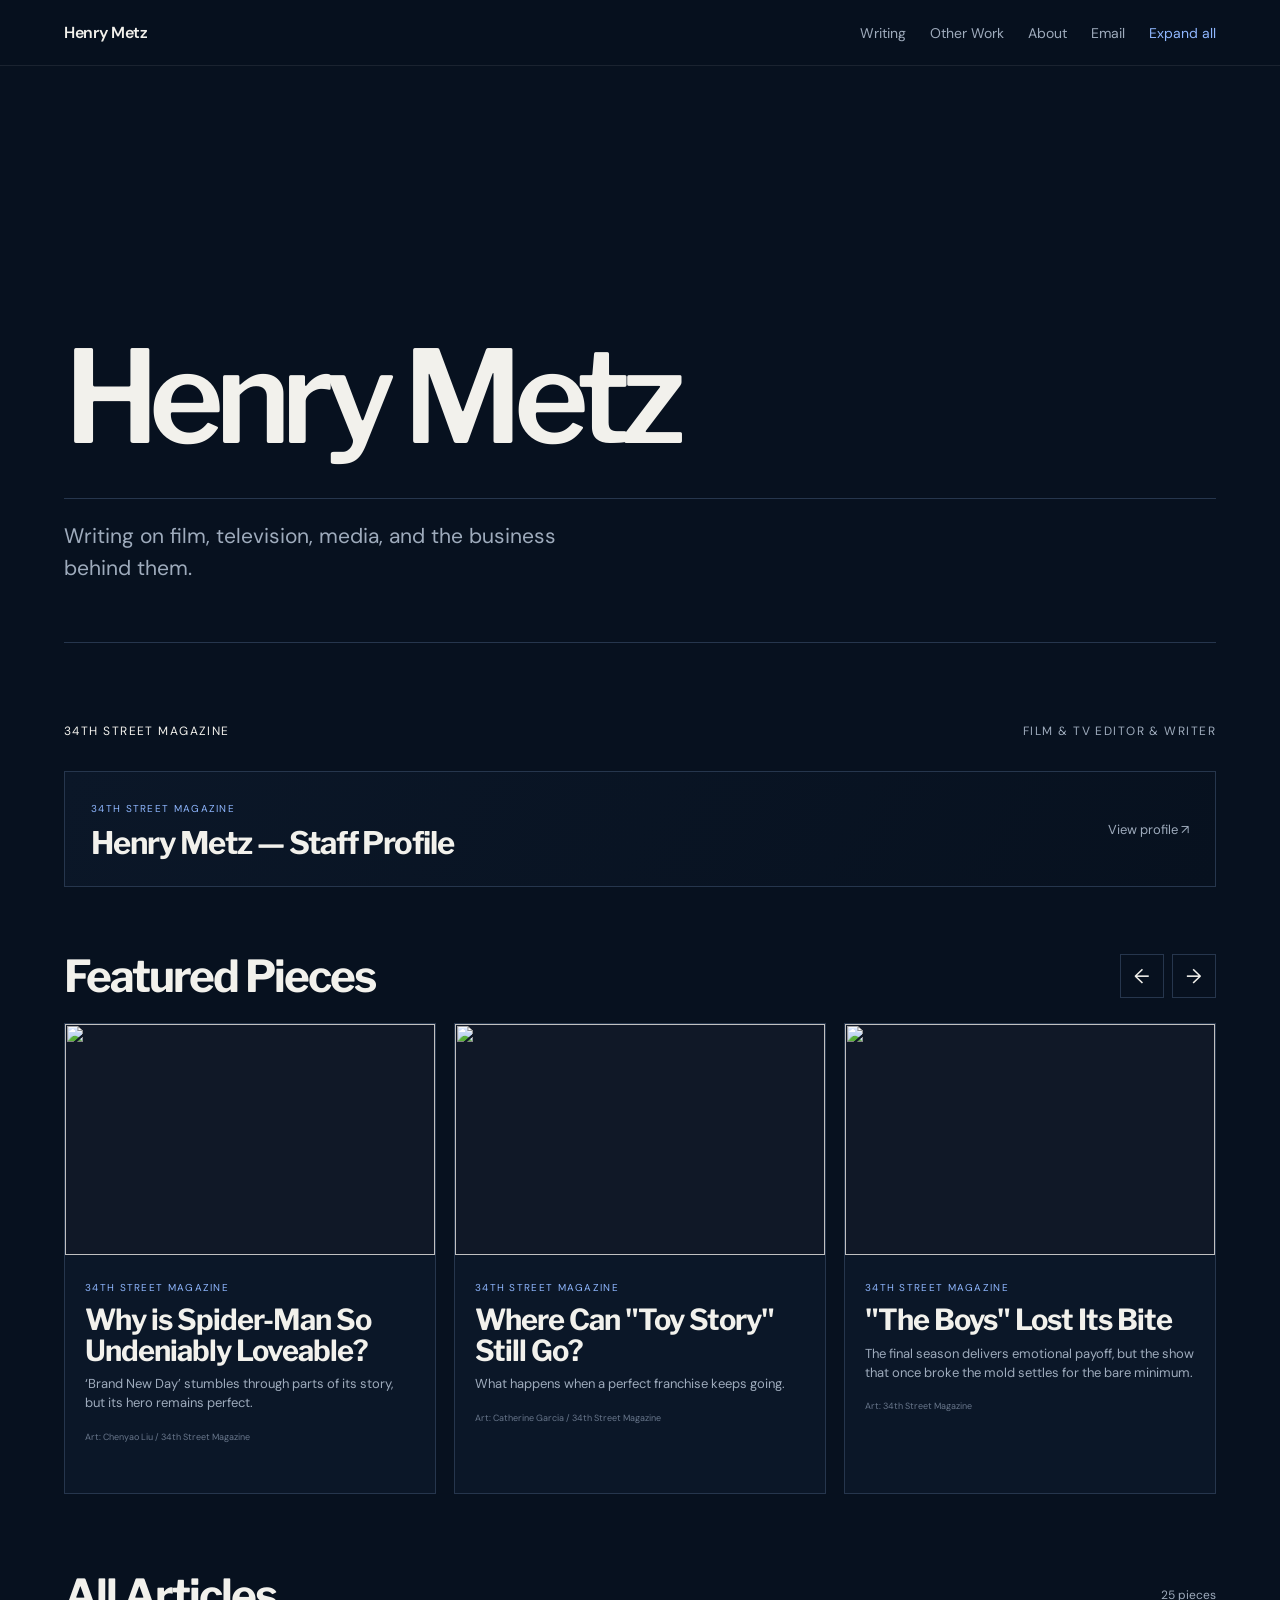
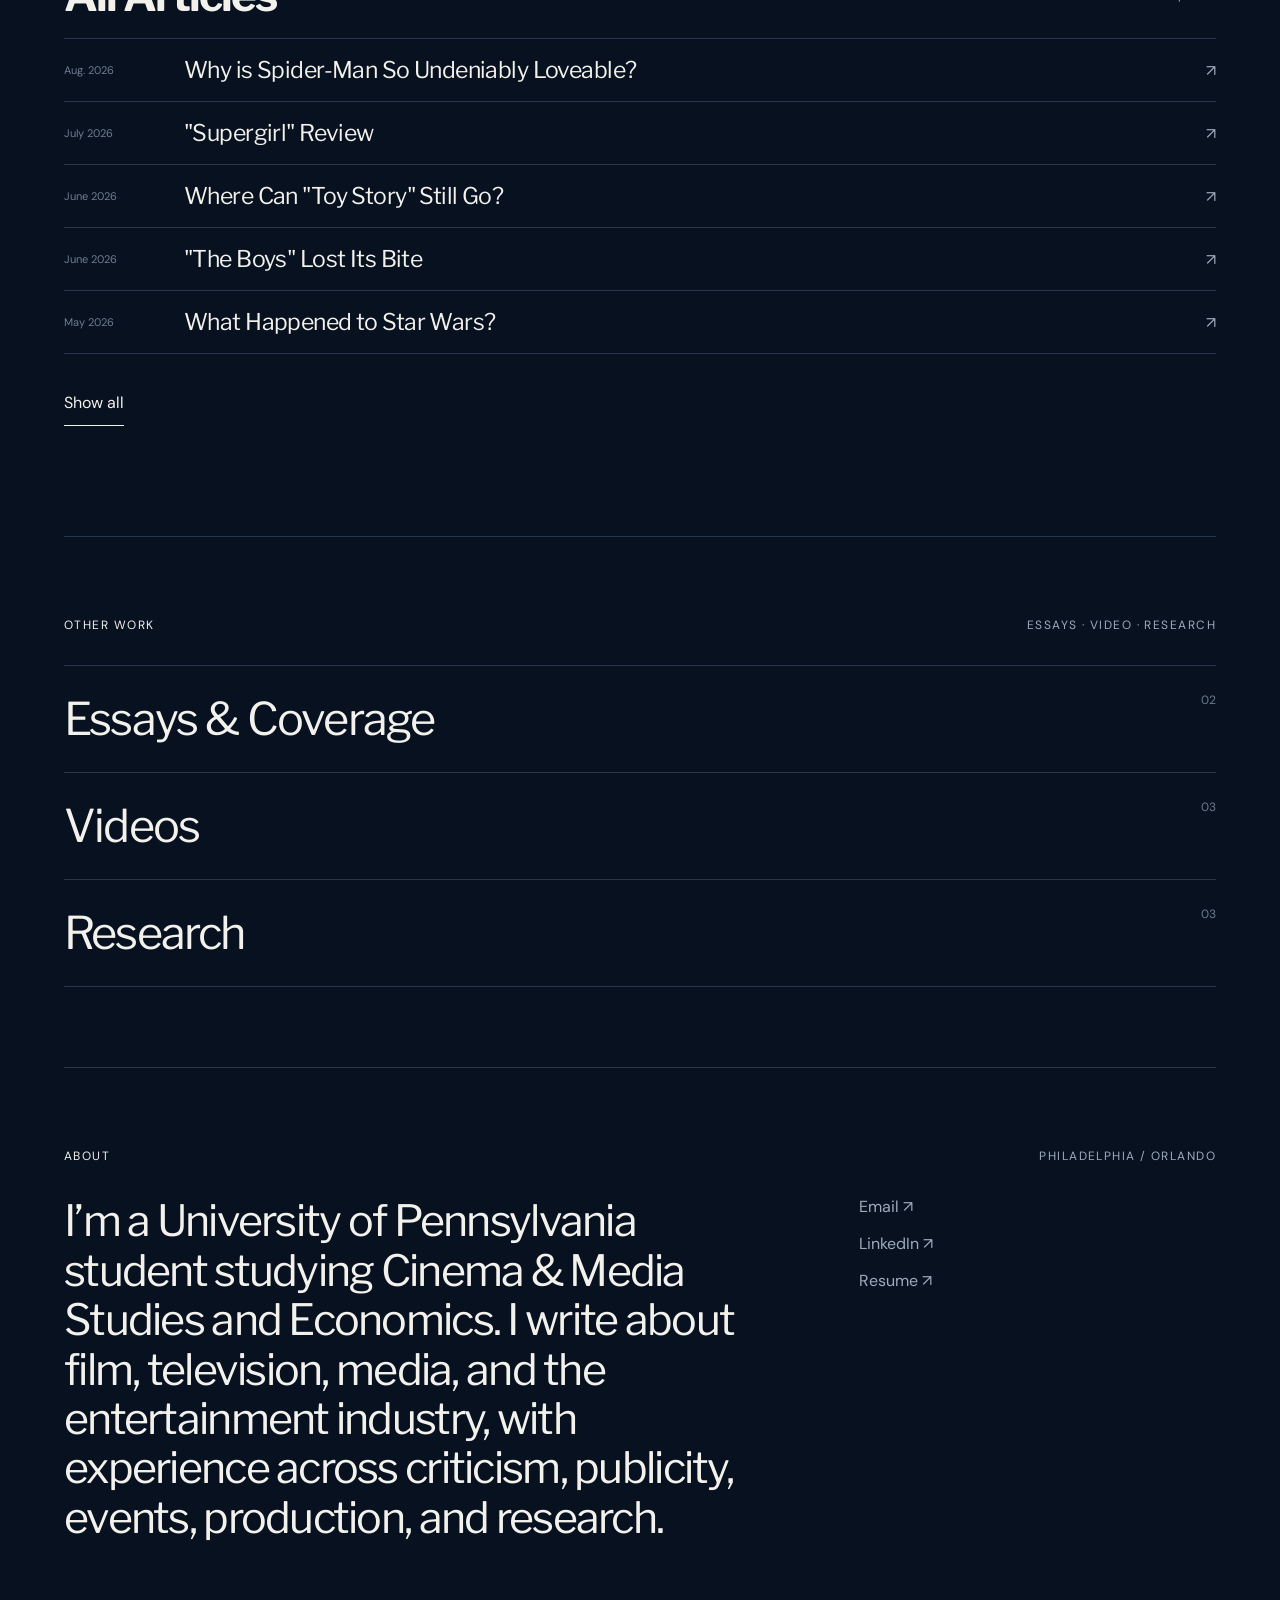
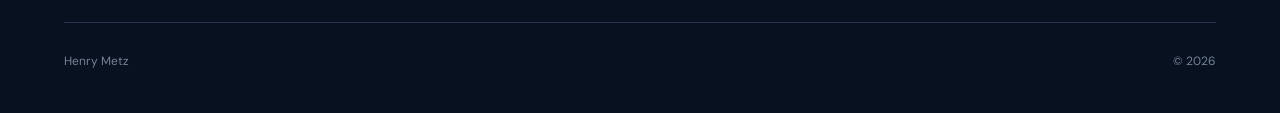
==== index.html @ 4bc659e1 "Update index.html" ====
<!DOCTYPE html>
<html lang="en">
<head>
  <!-- Google tag (gtag.js) -->
<script async src="https://www.googletagmanager.com/gtag/js?id=G-F2JRS2MW87"></script>
<script>
  window.dataLayer = window.dataLayer || [];
  function gtag(){dataLayer.push(arguments);}
  gtag('js', new Date());

  gtag('config', 'G-F2JRS2MW87');
</script>
  <meta charset="UTF-8">
  <meta name="viewport" content="width=device-width, initial-scale=1.0">
  <meta name="description" content="Henry Metz — writing on film, television, media, and the entertainment industry.">
  <title>Henry Metz</title>
  <link rel="preconnect" href="https://fonts.googleapis.com">
  <link rel="preconnect" href="https://fonts.gstatic.com" crossorigin>
  <link href="https://fonts.googleapis.com/css2?family=DM+Sans:wght@400;500;600&family=Libre+Franklin:ital,wght@0,400;0,600;1,400&display=swap" rel="stylesheet">
  <link rel="stylesheet" href="styles.css">
</head>
<body>
  <header class="site-header">
    <a class="wordmark" href="#top">Henry Metz</a>
    <nav>
      <a href="#writing">Writing</a>
      <a href="#other-work">Other Work</a>
      <a href="#about">About</a>
      <a href="mailto:metzh@sas.upenn.edu">Email</a>
      <button class="expand-all-top" id="expandAllTop" aria-expanded="false">Expand all</button>
    </nav>
  </header>

  <main id="top">
    <section class="hero">
      <h1>Henry Metz</h1>
      <div class="hero-rule"></div>
      <p class="hero-note">Writing on film, television, media, and the business behind them.</p>
    </section>

    <section id="writing" class="section">
      <div class="section-heading">
        <p>34th Street Magazine</p>
        <span>Film & TV Editor & Writer</span>
      </div>

      <a class="profile-strip" href="https://www.34st.com/staff/henry-metz" target="_blank" rel="noopener noreferrer">
        <div>
          <span class="kicker">34th Street Magazine</span>
          <h2>Henry Metz — Staff Profile</h2>
        </div>
        <span class="profile-arrow">View profile ↗</span>
      </a>

      <div class="carousel-header">
        <h2>Featured Pieces</h2>
        <div class="carousel-controls">
          <button id="prevFeatured" aria-label="Previous featured articles">←</button>
          <button id="nextFeatured" aria-label="Next featured articles">→</button>
        </div>
      </div>

      <div class="carousel-shell">
        <div class="carousel-track" id="featuredTrack">
          <article class="carousel-card">
      <a href="https://www.34st.com/article/2026/08/brand-new-day-spiderman-mcu-tomholland-zendaya-review-henry-metz" target="_blank" rel="noopener noreferrer">
        <div class="card-image-wrap">
          <img src="https://snworksceo.imgix.net/dpn-34s/921a0a4b-29eb-4258-9a84-b3dc8deb9ab0.sized-1000x1000.png?w=1000" alt="" loading="lazy">
        </div>
        <div class="card-copy">
          <span class="kicker">34th Street Magazine</span>
          <h3>Why is Spider-Man So Undeniably Loveable?</h3>
          <p>‘Brand New Day’ stumbles through parts of its story, but its hero remains perfect.</p>
          <small>Art: Chenyao Liu / 34th Street Magazine</small>
        </div>
      </a>
    </article>
<article class="carousel-card">
      <a href="https://www.34st.com/article/2026/06/toystory5-review-pixar-woody-buzz" target="_blank" rel="noopener noreferrer">
        <div class="card-image-wrap">
          <img src="https://snworksceo.imgix.net/dpn-34s/17e83e36-06fd-4476-afb0-1abb04cc1b7c.sized-1000x1000.png?w=1000" alt="" loading="lazy">
        </div>
        <div class="card-copy">
          <span class="kicker">34th Street Magazine</span>
          <h3>Where Can "Toy Story" Still Go?</h3>
          <p>What happens when a perfect franchise keeps going.</p>
          <small>Art: Catherine Garcia / 34th Street Magazine</small>
        </div>
      </a>
    </article>
<article class="carousel-card">
      <a href="https://www.34st.com/article/2026/06/theboys-showreview-primevideo-antonystarr" target="_blank" rel="noopener noreferrer">
        <div class="card-image-wrap">
          <img src="https://snworksceo.imgix.net/dpn-34s/2af1e957-eeb2-4214-9292-fdd05a128e46.sized-1000x1000.png?w=1000" alt="" loading="lazy">
        </div>
        <div class="card-copy">
          <span class="kicker">34th Street Magazine</span>
          <h3>"The Boys" Lost Its Bite</h3>
          <p>The final season delivers emotional payoff, but the show that once broke the mold settles for the bare minimum.</p>
          <small>Art: 34th Street Magazine</small>
        </div>
      </a>
    </article>
<article class="carousel-card">
      <a href="https://www.34st.com/article/2026/05/starwars-mandalorianandgrogu-moviereview-georgelucas-davefiloni" target="_blank" rel="noopener noreferrer">
        <div class="card-image-wrap">
          <img src="https://snworksceo.imgix.net/dpn-34s/1bda422f-4f8d-450b-ac79-22d5dff541f1.sized-1000x1000.png?w=1000" alt="" loading="lazy">
        </div>
        <div class="card-copy">
          <span class="kicker">34th Street Magazine</span>
          <h3>What Happened to Star Wars?</h3>
          <p>‘The Mandalorian and Grogu’ is watchable entertainment, but that’s also part of the problem.</p>
          <small>Art: Chenyao Liu / 34th Street Magazine</small>
        </div>
      </a>
    </article>
<article class="carousel-card">
      <a href="https://www.34st.com/article/2026/05/daredevil-born-again-season-2-disney-plus-henry-metz" target="_blank" rel="noopener noreferrer">
        <div class="card-image-wrap">
          <img src="https://snworksceo.imgix.net/dpn-34s/0e507999-1136-431c-9d5f-9fb24172c8ee.sized-1000x1000.png?w=1000" alt="" loading="lazy">
        </div>
        <div class="card-copy">
          <span class="kicker">34th Street Magazine</span>
          <h3>How Did "Daredevil: Born Again" Miss the Mark, Again?</h3>
          <p>Louder spectacle can’t replace what made the Netflix original work so well.</p>
          <small>Art: Chenyao Liu / 34th Street Magazine</small>
        </div>
      </a>
    </article>
<article class="carousel-card">
      <a href="https://www.34st.com/article/2026/03/video-game-adaptations" target="_blank" rel="noopener noreferrer">
        <div class="card-image-wrap">
          <img src="https://s3.amazonaws.com/snwceomedia/dpn-34s/5a1686e5-8957-4adc-b98f-efc57f25eb4c.sized-1000x1000.gif?w=1000" alt="" loading="lazy">
        </div>
        <div class="card-copy">
          <span class="kicker">34th Street Magazine</span>
          <h3>Why Do We Adapt Video Games?</h3>
          <p>What gets lost when you take the player out of the game—and what has to replace it.</p>
          <small>Art: Insia Haque / 34th Street Magazine</small>
        </div>
      </a>
    </article>
<article class="carousel-card">
      <a href="https://www.34st.com/article/2026/02/the-bear-end-of-prestige-tv" target="_blank" rel="noopener noreferrer">
        <div class="card-image-wrap">
          <img src="https://snworksceo.imgix.net/dpn-34s/cfcc1b47-ba1f-45d5-8b7a-809185e1b85e.sized-1000x1000.png?w=1000" alt="" loading="lazy">
        </div>
        <div class="card-copy">
          <span class="kicker">34th Street Magazine</span>
          <h3>"The Bear" and the End of Prestige TV</h3>
          <p>FX’s acclaimed series captures what prestige TV looks like after its grand ambitions collapsed.</p>
          <small>Art: Amy Luo / 34th Street Magazine</small>
        </div>
      </a>
    </article>
        </div>
      </div>

      <div class="all-writing-header">
        <h2>All Articles</h2>
        <span>25 pieces</span>
      </div>
      <div class="article-list">
        <a class="article-row" href="https://www.34st.com/article/2026/08/brand-new-day-spiderman-mcu-tomholland-zendaya-review-henry-metz" target="_blank" rel="noopener noreferrer">
      <span class="article-date">Aug. 2026</span>
      <span class="article-title">Why is Spider-Man So Undeniably Loveable?</span>
      <span class="arrow">↗</span>
    </a>
<a class="article-row" href="https://www.34st.com/article/2026/07/supergirl-dc-review-dcu-comics-premiere-henry-metz" target="_blank" rel="noopener noreferrer">
      <span class="article-date">July 2026</span>
      <span class="article-title">"Supergirl" Review</span>
      <span class="arrow">↗</span>
    </a>
<a class="article-row" href="https://www.34st.com/article/2026/06/toystory5-review-pixar-woody-buzz" target="_blank" rel="noopener noreferrer">
      <span class="article-date">June 2026</span>
      <span class="article-title">Where Can "Toy Story" Still Go?</span>
      <span class="arrow">↗</span>
    </a>
<a class="article-row" href="https://www.34st.com/article/2026/06/theboys-showreview-primevideo-antonystarr" target="_blank" rel="noopener noreferrer">
      <span class="article-date">June 2026</span>
      <span class="article-title">"The Boys" Lost Its Bite</span>
      <span class="arrow">↗</span>
    </a>
<a class="article-row" href="https://www.34st.com/article/2026/05/starwars-mandalorianandgrogu-moviereview-georgelucas-davefiloni" target="_blank" rel="noopener noreferrer">
      <span class="article-date">May 2026</span>
      <span class="article-title">What Happened to Star Wars?</span>
      <span class="arrow">↗</span>
    </a>
<a class="article-row" href="https://www.34st.com/article/2026/05/daredevil-born-again-season-2-disney-plus-henry-metz" target="_blank" rel="noopener noreferrer">
      <span class="article-date">May 2026</span>
      <span class="article-title">How Did "Daredevil: Born Again" Miss the Mark, Again?</span>
      <span class="arrow">↗</span>
    </a>
<a class="article-row" href="https://www.34st.com/article/2026/04/invincible-season-4-review-henry-metz" target="_blank" rel="noopener noreferrer">
      <span class="article-date">Apr. 2026</span>
      <span class="article-title">"Invincible" Season 4 Review</span>
      <span class="arrow">↗</span>
    </a>
<a class="article-row" href="https://www.34st.com/article/2026/03/video-game-adaptations" target="_blank" rel="noopener noreferrer">
      <span class="article-date">Mar. 2026</span>
      <span class="article-title">Why Do We Adapt Video Games?</span>
      <span class="arrow">↗</span>
    </a>
<a class="article-row" href="https://www.34st.com/article/2026/03/paramount-buys-warner-bros-discovery" target="_blank" rel="noopener noreferrer">
      <span class="article-date">Mar. 2026</span>
      <span class="article-title">Paramount Buys Warner Bros. Discovery</span>
      <span class="arrow">↗</span>
    </a>
<a class="article-row" href="https://www.34st.com/article/2026/03/the-bride-henry-metz" target="_blank" rel="noopener noreferrer">
      <span class="article-date">Mar. 2026</span>
      <span class="article-title">"The Bride!" Roundtable</span>
      <span class="arrow">↗</span>
    </a>
<a class="article-row" href="https://www.34st.com/article/2026/02/the-bear-end-of-prestige-tv" target="_blank" rel="noopener noreferrer">
      <span class="article-date">Feb. 2026</span>
      <span class="article-title">"The Bear" and the End of Prestige TV</span>
      <span class="arrow">↗</span>
    </a>
<a class="article-row" href="https://www.34st.com/article/2026/02/quentin-tarantino-fortnite-kill-bill" target="_blank" rel="noopener noreferrer">
      <span class="article-date">Feb. 2026</span>
      <span class="article-title">What Is Going On With Quentin Tarantino?</span>
      <span class="arrow">↗</span>
    </a>
<a class="article-row" href="https://www.34st.com/article/2026/02/wonder-man-review-henry-metz" target="_blank" rel="noopener noreferrer">
      <span class="article-date">Feb. 2026</span>
      <span class="article-title">"Wonder Man" Review</span>
      <span class="arrow">↗</span>
    </a>
<a class="article-row" href="https://www.34st.com/article/2026/02/stranger-things-season-5-review-henry-metz" target="_blank" rel="noopener noreferrer">
      <span class="article-date">Feb. 2026</span>
      <span class="article-title">"Stranger Things 5" Review</span>
      <span class="arrow">↗</span>
    </a>
<a class="article-row" href="https://www.34st.com/article/2026/01/batman-comics-relaunches-reinvention-starting-over-business-profit-thinkpiece-henry-metz" target="_blank" rel="noopener noreferrer">
      <span class="article-date">Jan. 2026</span>
      <span class="article-title">Batman Is Comics’ 2025 King</span>
      <span class="arrow">↗</span>
    </a>
<a class="article-row" href="https://www.34st.com/article/2026/01/vince-gilligan-pluribus-review-henry-metz" target="_blank" rel="noopener noreferrer">
      <span class="article-date">Jan. 2026</span>
      <span class="article-title">Vince Gilligan’s "Pluribus" Review</span>
      <span class="arrow">↗</span>
    </a>
<a class="article-row" href="https://www.34st.com/article/2026/01/james-cameron-avatar-fire-and-ash-review-henry-metz" target="_blank" rel="noopener noreferrer">
      <span class="article-date">Jan. 2026</span>
      <span class="article-title">"Avatar: Fire and Ash" Review</span>
      <span class="arrow">↗</span>
    </a>
<a class="article-row" href="https://www.34st.com/article/2025/12/warner-brothers-netflix-acquisition-entertainment-changes-forever" target="_blank" rel="noopener noreferrer">
      <span class="article-date">Dec. 2025</span>
      <span class="article-title">The Entertainment Industry Is About to Change Forever</span>
      <span class="arrow">↗</span>
    </a>
<a class="article-row" href="https://www.34st.com/article/2025/12/hollywood-dual-roles-conflict-with-copies" target="_blank" rel="noopener noreferrer">
      <span class="article-date">Dec. 2025</span>
      <span class="article-title">The Return of the Movie Star, Times Two</span>
      <span class="arrow">↗</span>
    </a>
<a class="article-row" href="https://www.34st.com/article/2025/11/who-won-film-and-tv-2025" target="_blank" rel="noopener noreferrer">
      <span class="article-date">Nov. 2025</span>
      <span class="article-title">Who Won Film and TV in 2025?</span>
      <span class="arrow">↗</span>
    </a>
<a class="article-row" href="https://www.34st.com/article/2025/11/stranger-things-took-its-time" target="_blank" rel="noopener noreferrer">
      <span class="article-date">Nov. 2025</span>
      <span class="article-title">"Stranger Things" Took Its Time</span>
      <span class="arrow">↗</span>
    </a>
<a class="article-row" href="https://www.34st.com/article/2025/11/marvel-2026-lineup-multiverse" target="_blank" rel="noopener noreferrer">
      <span class="article-date">Nov. 2025</span>
      <span class="article-title">Marvel’s 2026 Lineup</span>
      <span class="arrow">↗</span>
    </a>
<a class="article-row" href="https://www.34st.com/article/2025/10/mandalorian-and-grogu-falls-flat" target="_blank" rel="noopener noreferrer">
      <span class="article-date">Oct. 2025</span>
      <span class="article-title">"The Mandalorian &amp; Grogu" Already Feels Small</span>
      <span class="arrow">↗</span>
    </a>
<a class="article-row" href="https://www.34st.com/article/2025/10/after-the-hunt-dark-academia" target="_blank" rel="noopener noreferrer">
      <span class="article-date">Oct. 2025</span>
      <span class="article-title">"After the Hunt" Roundtable &amp; Review</span>
      <span class="arrow">↗</span>
    </a>
<a class="article-row" href="https://www.34st.com/article/2025/09/twenty-one-pilots-breach-album-review" target="_blank" rel="noopener noreferrer">
      <span class="article-date">Sept. 2025</span>
      <span class="article-title">Twenty One Pilots — "Breach" Review</span>
      <span class="arrow">↗</span>
    </a>
      </div>
      <button class="show-all-articles" id="showAllArticles" aria-expanded="false">Show all</button>
    </section>

    <section id="other-work" class="section secondary-section">
      <div class="section-heading">
        <p>Other Work</p>
        <span>Essays · Video · Research</span>
      </div>

      <div class="accordion">
        <button class="accordion-trigger" aria-expanded="false">
          <span>Essays & Coverage</span><span>02</span>
        </button>
        <div class="accordion-panel">
          <a href="files/zone-of-interest.pdf" target="_blank">
            <div><span class="kicker">Film Essay</span><h3>The Zone of Interest</h3></div><span>PDF ↗</span>
          </a>
          <a href="files/emanuel-trenches-coverage.pdf" target="_blank">
            <div><span class="kicker">Festival Coverage</span><h3>Emanuel’s Trenches</h3></div><span>PDF ↗</span>
          </a>
        </div>

        <button class="accordion-trigger" aria-expanded="false">
          <span>Videos</span><span>03</span>
        </button>
        <div class="accordion-panel">
          <a href="https://drive.google.com/file/d/1L9QabElSgKLxak-mY7J504oBW_2KSaEu/view" target="_blank" rel="noopener noreferrer">
            <div><span class="kicker">Video Essay</span><h3>Cinema of Attraction</h3></div><span>Watch ↗</span>
          </a>
          <a href="https://drive.google.com/file/d/1IHwfohXkOrnzPMDFvuFXbfC43oEB_1SM/view" target="_blank" rel="noopener noreferrer">
            <div><span class="kicker">Video Essay</span><h3>The Laugh Track</h3></div><span>Watch ↗</span>
          </a>
          <a href="https://www.youtube.com/watch?v=QOoeE5x9V6k" target="_blank" rel="noopener noreferrer">
            <div><span class="kicker">Video / Podcast</span><h3>Twenty One Pilots — “Breach” Reaction</h3></div><span>Watch ↗</span>
          </a>
        </div>

        <button class="accordion-trigger" aria-expanded="false">
          <span>Research</span><span>03</span>
        </button>
        <div class="accordion-panel">
          <a href="https://papers.ssrn.com/sol3/papers.cfm?abstract_id=4555955" target="_blank" rel="noopener noreferrer">
            <div><span class="kicker">Author</span><h3>Twitter Takeover: An Empirical Analysis</h3></div><span>SSRN ↗</span>
          </a>
          <a href="https://papers.ssrn.com/sol3/papers.cfm?abstract_id=5149337" target="_blank" rel="noopener noreferrer">
            <div><span class="kicker">Research Assistant</span><h3>The Key Role of Guidelines on Exchanges of Information Among Competitors and the Divergent Transatlantic Paths</h3></div><span>SSRN ↗</span>
          </a>
          <a href="https://papers.ssrn.com/sol3/papers.cfm?abstract_id=4591719" target="_blank" rel="noopener noreferrer">
            <div><span class="kicker">Research Assistant</span><h3>Antitrust & Regulatory Compliance in the 21st Century</h3></div><span>SSRN ↗</span>
          </a>
        </div>
      </div>
    </section>

    <section id="about" class="section about">
      <div class="section-heading">
        <p>About</p>
        <span>Philadelphia / Orlando</span>
      </div>
      <div class="about-grid">
        <p class="about-copy">
          I’m a University of Pennsylvania student studying Cinema & Media Studies and Economics.
          I write about film, television, media, and the entertainment industry, with experience
          across criticism, publicity, events, production, and research.
        </p>
        <div class="about-links">
          <a href="mailto:metzh@sas.upenn.edu">Email ↗</a>
          <a href="https://www.linkedin.com/in/henry-metz-741011291/" target="_blank" rel="noopener noreferrer">LinkedIn ↗</a>
          <a href="https://docs.google.com/document/d/1wG3u0H37Oyw3OP7ipUr0u8UZSU6CNOkAVSyQTelPpe8/view" target="_blank" rel="noopener noreferrer">Resume ↗</a>
        </div>
      </div>
    </section>
  </main>

  <footer>
    <span>Henry Metz</span>
    <span>© 2026</span>
  </footer>

  <script src="script.js"></script>
</body>
</html>
---- styles.css ----
:root {
  --bg: #07111f;
  --panel: #0b1728;
  --panel-2: #101f34;
  --text: #f2f1ec;
  --muted: #9eabbc;
  --line: #26364d;
  --accent: #8fb7ff;
}

* { box-sizing: border-box; }
html { scroll-behavior: smooth; }
body {
  margin: 0;
  background: var(--bg);
  color: var(--text);
  font-family: "DM Sans", Arial, sans-serif;
}
a { color: inherit; text-decoration: none; }
button { font: inherit; }

.site-header {
  position: sticky;
  top: 0;
  z-index: 40;
  display: flex;
  justify-content: space-between;
  align-items: center;
  padding: 22px 5vw;
  background: rgba(7,17,31,.93);
  backdrop-filter: blur(12px);
  border-bottom: 1px solid rgba(255,255,255,.08);
}
.wordmark { font-weight: 600; letter-spacing: -.02em; }
nav { display: flex; gap: 24px; font-size: 14px; color: var(--muted); }
nav a:hover { color: var(--text); }

main, footer { width: min(1180px, 90vw); margin: 0 auto; }

.hero {
  min-height: 64vh;
  display: flex;
  flex-direction: column;
  justify-content: flex-end;
  padding: 90px 0 58px;
}
.hero h1 {
  margin: 0;
  font-family: "Libre Franklin", Arial, sans-serif;
  font-size: clamp(56px, 10vw, 136px);
  line-height: .86;
  letter-spacing: -.075em;
  font-weight: 600;
}
.hero-rule { height: 1px; background: var(--line); margin: 46px 0 22px; }
.hero-note { margin: 0; max-width: 560px; color: var(--muted); font-size: clamp(16px,2vw,21px); line-height: 1.5; }

.section { padding: 80px 0; border-top: 1px solid var(--line); }
.section-heading {
  display: flex;
  justify-content: space-between;
  align-items: baseline;
  margin-bottom: 32px;
  text-transform: uppercase;
  letter-spacing: .12em;
  font-size: 12px;
}
.section-heading p { margin: 0; }
.section-heading span { color: var(--muted); }
.kicker { color: var(--accent); font-size: 10px; text-transform: uppercase; letter-spacing: .13em; }

.profile-strip {
  display: flex;
  align-items: center;
  justify-content: space-between;
  gap: 30px;
  padding: 24px 26px;
  border: 1px solid var(--line);
  background: linear-gradient(120deg, var(--panel), transparent);
  transition: border-color .2s ease, transform .2s ease;
}
.profile-strip:hover { border-color: #526884; transform: translateY(-2px); }
.profile-strip h2 {
  margin: 7px 0 0;
  font-family: "Libre Franklin", Arial, sans-serif;
  font-size: clamp(22px,3vw,31px);
  letter-spacing: -.035em;
}
.profile-arrow { color: var(--muted); white-space: nowrap; font-size: 13px; }

.carousel-header, .all-writing-header {
  display: flex;
  justify-content: space-between;
  align-items: center;
}
.carousel-header { margin: 62px 0 20px; }
.carousel-header h2, .all-writing-header h2 {
  margin: 0;
  font-family: "Libre Franklin", Arial, sans-serif;
  font-size: clamp(28px,4vw,44px);
  letter-spacing: -.045em;
}
.carousel-controls { display: flex; gap: 8px; }
.carousel-controls button {
  width: 44px; height: 44px;
  border: 1px solid var(--line);
  background: transparent;
  color: var(--text);
  cursor: pointer;
  font-size: 20px;
}
.carousel-controls button:hover { background: var(--panel-2); }

.carousel-shell {
  overflow: hidden;
  width: 100%;
}
.carousel-track {
  display: flex;
  gap: 18px;
  transition: transform .45s cubic-bezier(.2,.8,.2,1);
  will-change: transform;
}
.carousel-card {
  flex: 0 0 calc((100% - 36px) / 3);
  min-width: 0;
  border: 1px solid var(--line);
  background: var(--panel);
  transition: transform .2s ease, border-color .2s ease;
}
.carousel-card:hover { transform: translateY(-3px); border-color: #526884; }
.carousel-card a { display: block; height: 100%; }
.card-image-wrap {
  aspect-ratio: 16 / 10;
  overflow: hidden;
  background: #101827;
}
.card-image-wrap img {
  width: 100%;
  height: 100%;
  object-fit: cover;
  display: block;
  transition: transform .35s ease;
}
.carousel-card:hover img { transform: scale(1.025); }
.card-copy { padding: 20px; }
.card-copy h3 {
  margin: 9px 0 9px;
  font-family: "Libre Franklin", Arial, sans-serif;
  font-size: clamp(21px,2.3vw,29px);
  line-height: 1.05;
  letter-spacing: -.035em;
}
.card-copy p {
  margin: 0;
  color: var(--muted);
  line-height: 1.45;
  font-size: 13px;
}
.card-copy small {
  display: block;
  margin-top: 18px;
  color: #68768b;
  font-size: 9px;
}

.all-writing-header {
  margin-top: 74px;
  padding-bottom: 16px;
}
.all-writing-header span { color: var(--muted); font-size: 12px; }
.article-list { border-top: 1px solid var(--line); }
.article-row {
  display: grid;
  grid-template-columns: 100px 1fr 30px;
  align-items: center;
  gap: 20px;
  padding: 17px 0;
  border-bottom: 1px solid var(--line);
}
.article-date { color: #6f7d91; font-size: 11px; }
.article-title {
  font-family: "Libre Franklin", Arial, sans-serif;
  font-size: clamp(17px,2vw,23px);
  letter-spacing: -.025em;
}
.article-row:hover .article-title { color: var(--accent); }
.arrow { color: var(--muted); text-align: right; }

.secondary-section { margin-top: 30px; }
.accordion { border-top: 1px solid var(--line); }
.accordion-trigger {
  width: 100%;
  display: flex;
  justify-content: space-between;
  padding: 26px 0;
  border: 0;
  border-bottom: 1px solid var(--line);
  background: transparent;
  color: var(--text);
  cursor: pointer;
  text-align: left;
  font-family: "Libre Franklin", Arial, sans-serif;
  font-size: clamp(26px,4vw,45px);
  letter-spacing: -.04em;
}
.accordion-trigger span:last-child {
  font-family: "DM Sans", sans-serif;
  color: #6d7b8f;
  font-size: 12px;
  letter-spacing: 0;
}
.accordion-panel {
  display: none;
  border-bottom: 1px solid var(--line);
  background: rgba(255,255,255,.015);
}
.accordion-panel.open { display: block; }
.accordion-panel a {
  display: grid;
  grid-template-columns: 1fr auto;
  align-items: center;
  gap: 30px;
  padding: 21px 26px;
  border-bottom: 1px solid rgba(255,255,255,.055);
}
.accordion-panel a:last-child { border-bottom: 0; }
.accordion-panel a:hover { background: rgba(255,255,255,.025); }
.accordion-panel h3 {
  margin: 5px 0 0;
  font-family: "Libre Franklin", Arial, sans-serif;
  font-size: clamp(18px,2.4vw,27px);
  letter-spacing: -.03em;
}
.accordion-panel > a > span { color: var(--muted); font-size: 12px; }

.about-grid { display: grid; grid-template-columns: 2fr 1fr; gap: 80px; }
.about-copy {
  font-family: "Libre Franklin", Arial, sans-serif;
  font-size: clamp(25px,3.5vw,43px);
  letter-spacing: -.04em;
  line-height: 1.15;
  margin: 0;
}
.about-links { display: flex; flex-direction: column; align-items: flex-start; gap: 16px; color: var(--muted); }
.about-links a:hover { color: var(--text); }

footer {
  padding: 30px 0 44px;
  border-top: 1px solid var(--line);
  display: flex;
  justify-content: space-between;
  color: #748299;
  font-size: 12px;
}

@media (max-width: 900px) {
  .carousel-card { flex-basis: calc((100% - 18px) / 2); }
}
@media (max-width: 650px) {
  .site-header { padding: 18px 5vw; }
  nav a:nth-child(2), nav a:nth-child(3) { display: none; }
  nav { gap: 16px; }
  .hero { min-height: 50vh; }
  .profile-strip { align-items: flex-start; flex-direction: column; }
  .carousel-card { flex-basis: 84%; }
  .article-row { grid-template-columns: 72px 1fr 20px; gap: 10px; }
  .about-grid { grid-template-columns: 1fr; gap: 36px; }
  .section-heading span { display: none; }
  .accordion-panel a { padding: 18px 12px; }
}



.show-all-articles {
  margin-top: 26px;
  padding: 12px 0;
  border: 0;
  border-bottom: 1px solid var(--text);
  background: transparent;
  color: var(--text);
  cursor: pointer;
  font: inherit;
}
.show-all-articles:hover { color: var(--accent); border-color: var(--accent); }

.expand-all-top {
  padding: 0;
  border: 0;
  background: transparent;
  color: var(--accent);
  cursor: pointer;
  font: inherit;
  font-size: 14px;
}
.expand-all-top:hover { color: var(--text); }

@media (max-width: 650px) {
  .expand-all-top { font-size: 12px; }
}
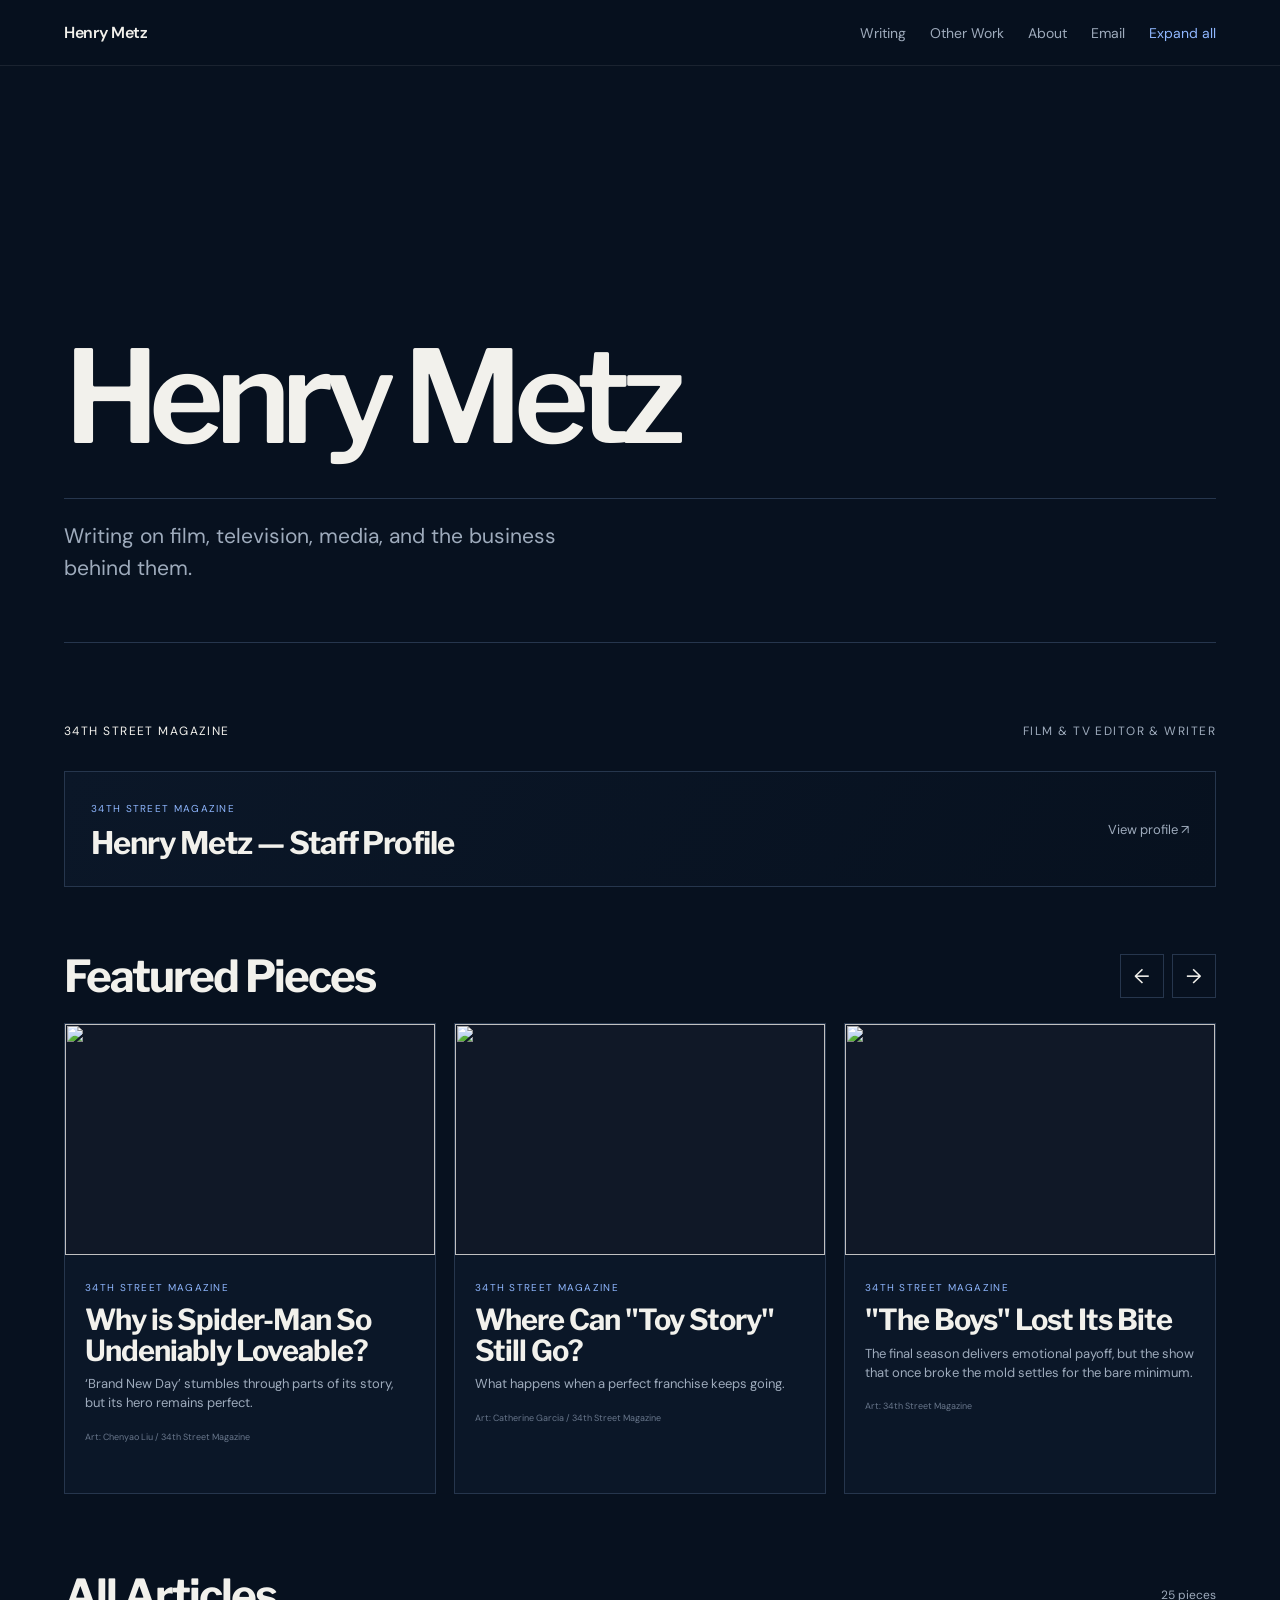
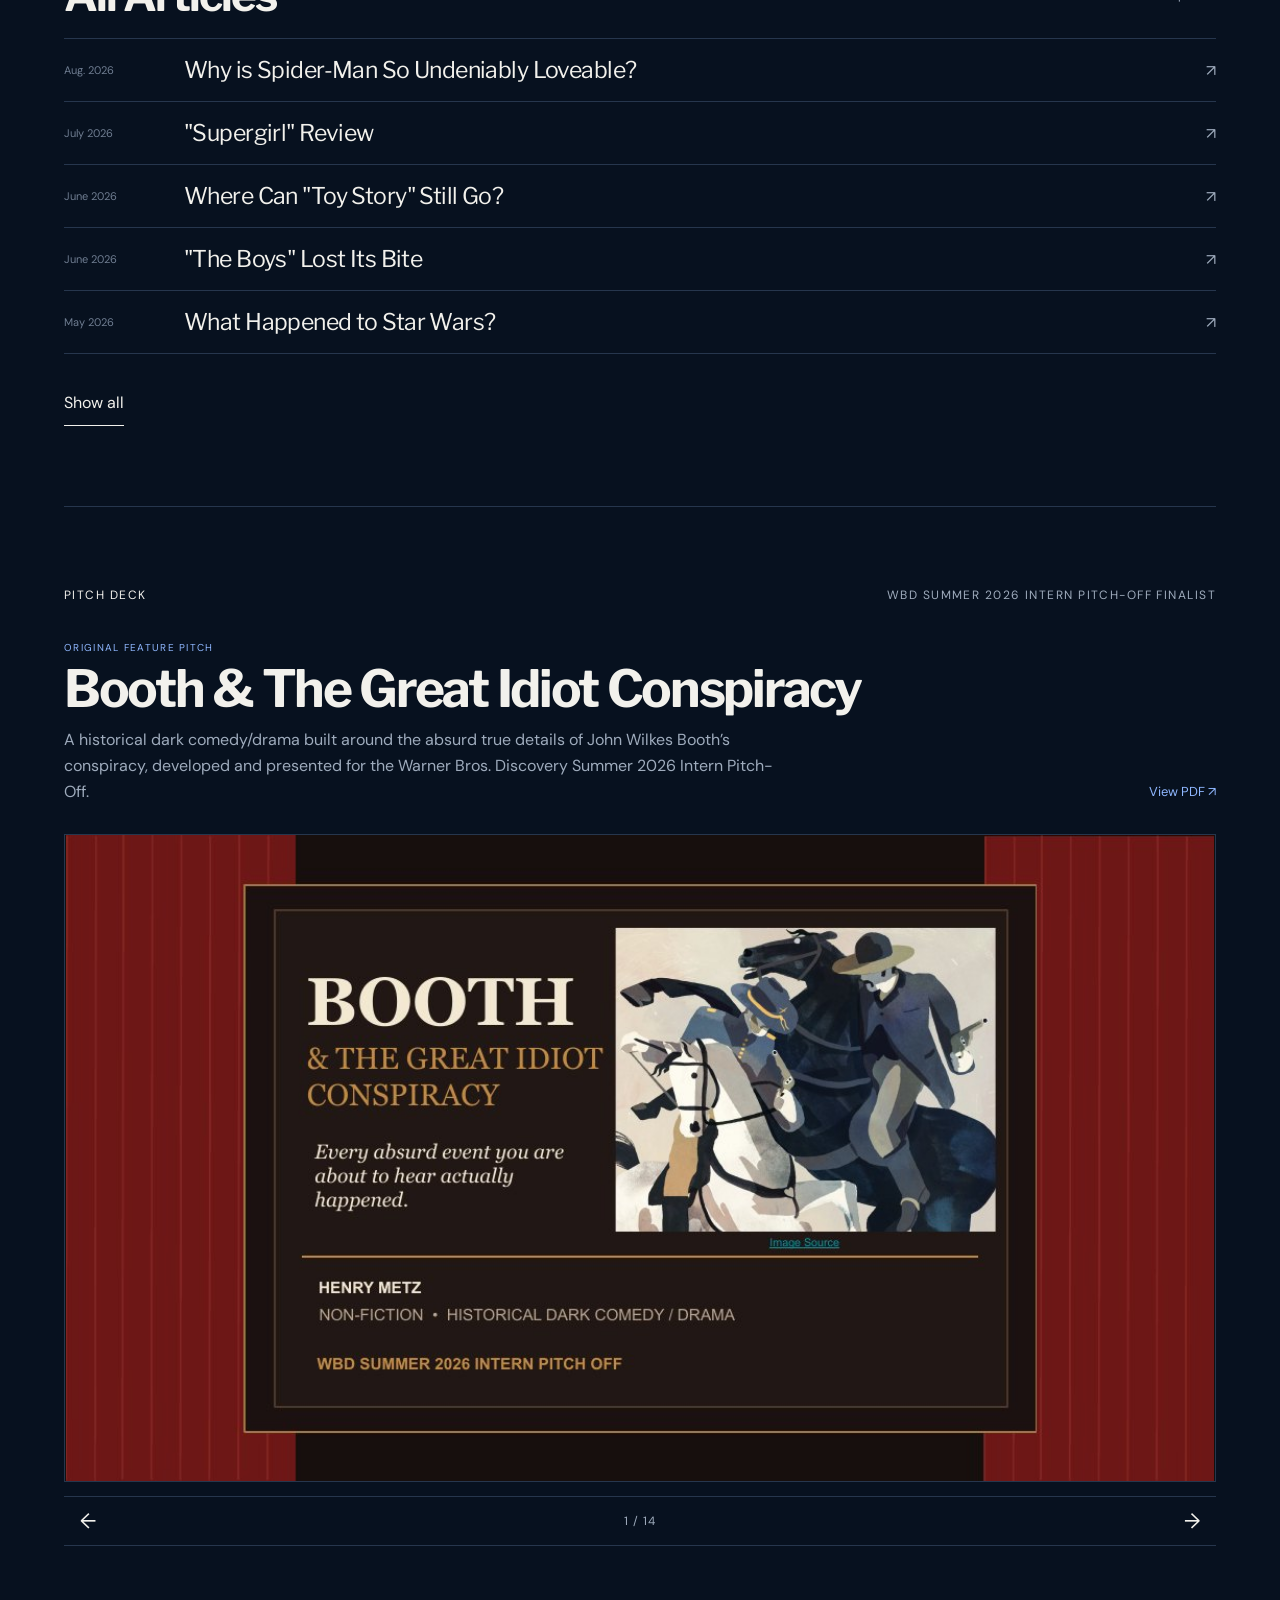
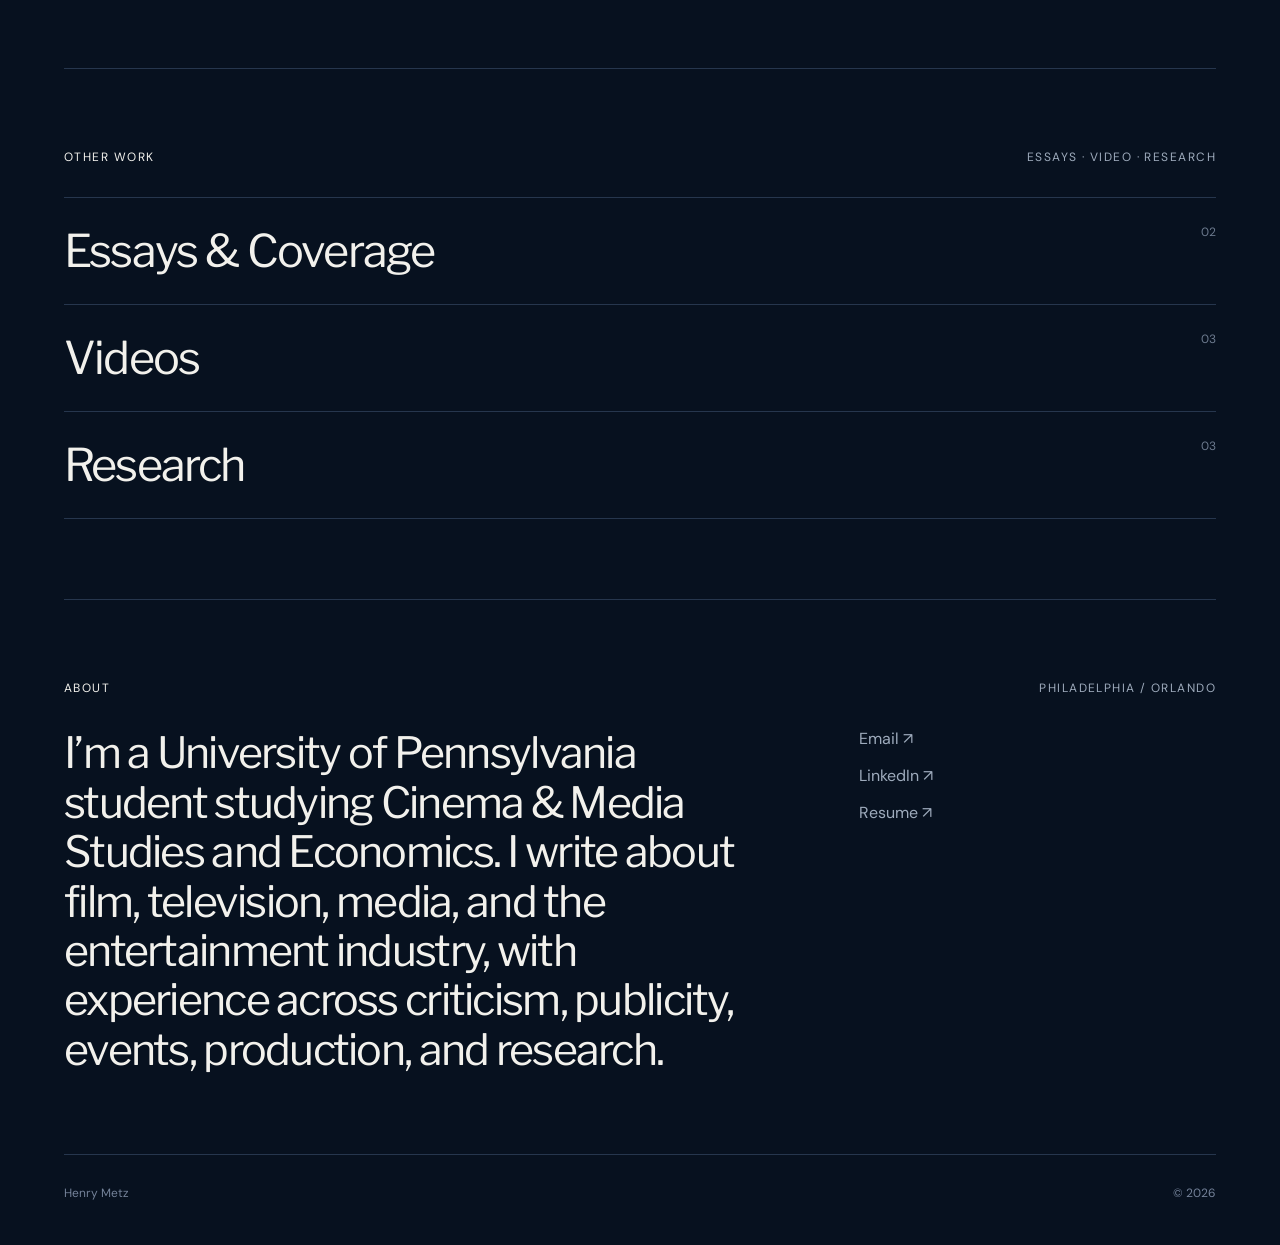
==== commit 26aa27c6: "Add files via upload" ====
--- a/index.html
+++ b/index.html
@@ -1,15 +1,15 @@
 <!DOCTYPE html>
 <html lang="en">
 <head>
-  <!-- Google tag (gtag.js) -->
+<!-- Google tag (gtag.js) -->
 <script async src="https://www.googletagmanager.com/gtag/js?id=G-F2JRS2MW87"></script>
 <script>
   window.dataLayer = window.dataLayer || [];
   function gtag(){dataLayer.push(arguments);}
   gtag('js', new Date());
-
   gtag('config', 'G-F2JRS2MW87');
 </script>
+
   <meta charset="UTF-8">
   <meta name="viewport" content="width=device-width, initial-scale=1.0">
   <meta name="description" content="Henry Metz — writing on film, television, media, and the entertainment industry.">
@@ -290,6 +290,29 @@
       <button class="show-all-articles" id="showAllArticles" aria-expanded="false">Show all</button>
     </section>
 
+    <section id="pitch-deck" class="section pitch-section">
+      <div class="section-heading">
+        <p>Pitch Deck</p>
+        <span>WBD Summer 2026 Intern Pitch-Off Finalist</span>
+      </div>
+      <div class="pitch-intro">
+        <div>
+          <span class="kicker">Original Feature Pitch</span>
+          <h2>Booth &amp; The Great Idiot Conspiracy</h2>
+          <p>A historical dark comedy/drama built around the absurd true details of John Wilkes Booth’s conspiracy, developed and presented for the Warner Bros. Discovery Summer 2026 Intern Pitch-Off.</p>
+        </div>
+        <a href="files/booth-pitch-off.pdf" target="_blank" rel="noopener noreferrer">View PDF ↗</a>
+      </div>
+      <div class="pitch-viewer" tabindex="0" aria-label="Booth and The Great Idiot Conspiracy pitch deck slideshow">
+        <img id="pitchSlide" src="files/pitch-off-slides/slide-01.jpg" alt="Booth & The Great Idiot Conspiracy pitch deck, slide 1">
+        <div class="pitch-controls">
+          <button id="pitchPrev" aria-label="Previous slide">←</button>
+          <span id="pitchCounter">1 / 14</span>
+          <button id="pitchNext" aria-label="Next slide">→</button>
+        </div>
+      </div>
+    </section>
+
     <section id="other-work" class="section secondary-section">
       <div class="section-heading">
         <p>Other Work</p>
--- a/styles.css
+++ b/styles.css
@@ -299,3 +299,51 @@
 @media (max-width: 650px) {
   .expand-all-top { font-size: 12px; }
 }
+
+.pitch-section { padding-bottom: 92px; }
+.pitch-intro {
+  display: grid;
+  grid-template-columns: minmax(0, 1fr) auto;
+  gap: 48px;
+  align-items: end;
+  margin-bottom: 30px;
+}
+.pitch-intro h2 {
+  margin: 7px 0 12px;
+  font-family: "Libre Franklin", Arial, sans-serif;
+  font-size: clamp(30px, 4vw, 54px);
+  letter-spacing: -.045em;
+  line-height: 1.02;
+}
+.pitch-intro p { max-width: 720px; margin: 0; color: var(--muted); line-height: 1.6; }
+.pitch-intro > a { color: var(--accent); font-size: 13px; white-space: nowrap; padding-bottom: 4px; }
+.pitch-viewer { outline: none; }
+.pitch-viewer > img {
+  display: block;
+  width: 100%;
+  aspect-ratio: 16 / 9;
+  object-fit: contain;
+  background: #111;
+  border: 1px solid var(--line);
+}
+.pitch-controls {
+  display: grid;
+  grid-template-columns: 48px 1fr 48px;
+  align-items: center;
+  margin-top: 14px;
+  border-top: 1px solid var(--line);
+  border-bottom: 1px solid var(--line);
+}
+.pitch-controls button {
+  height: 48px;
+  border: 0;
+  background: transparent;
+  color: var(--text);
+  cursor: pointer;
+  font-size: 21px;
+}
+.pitch-controls button:hover { color: var(--accent); }
+.pitch-controls span { text-align: center; color: var(--muted); font-size: 12px; letter-spacing: .08em; }
+@media (max-width: 650px) {
+  .pitch-intro { grid-template-columns: 1fr; gap: 16px; }
+}
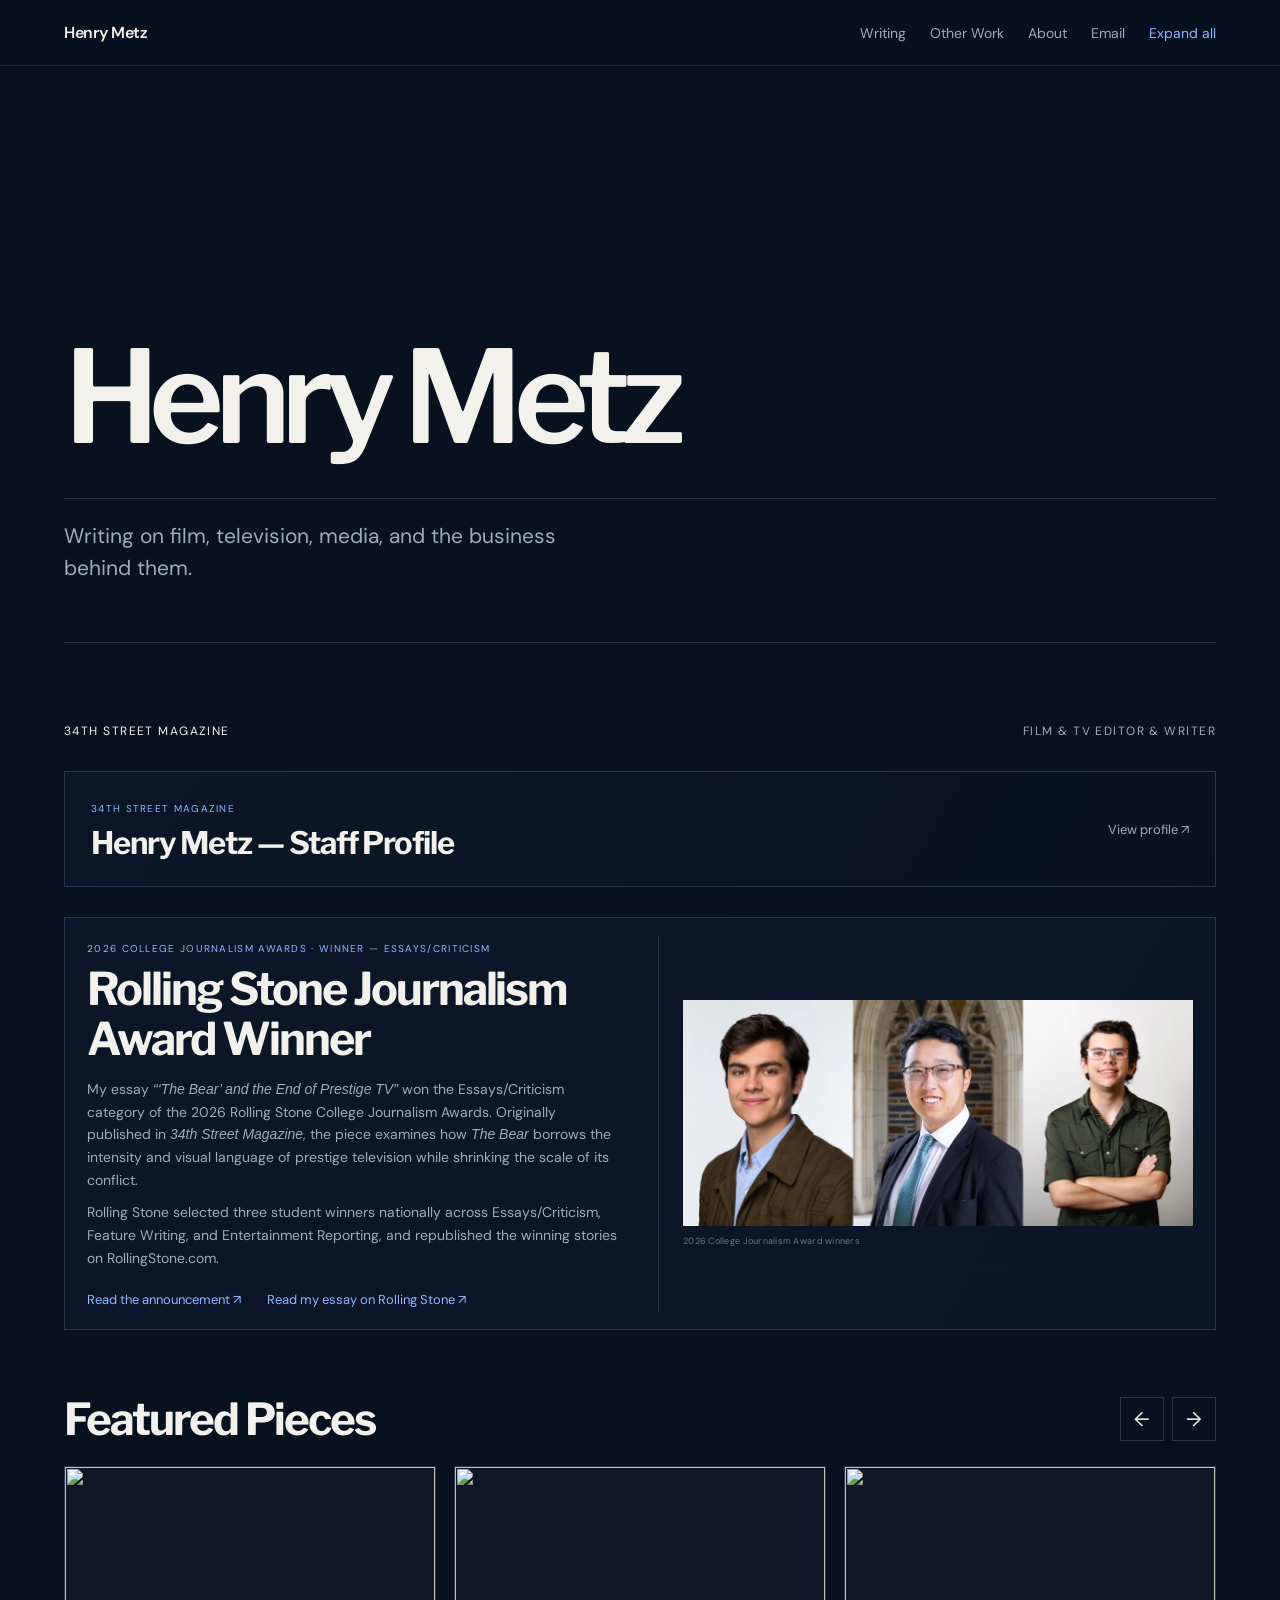
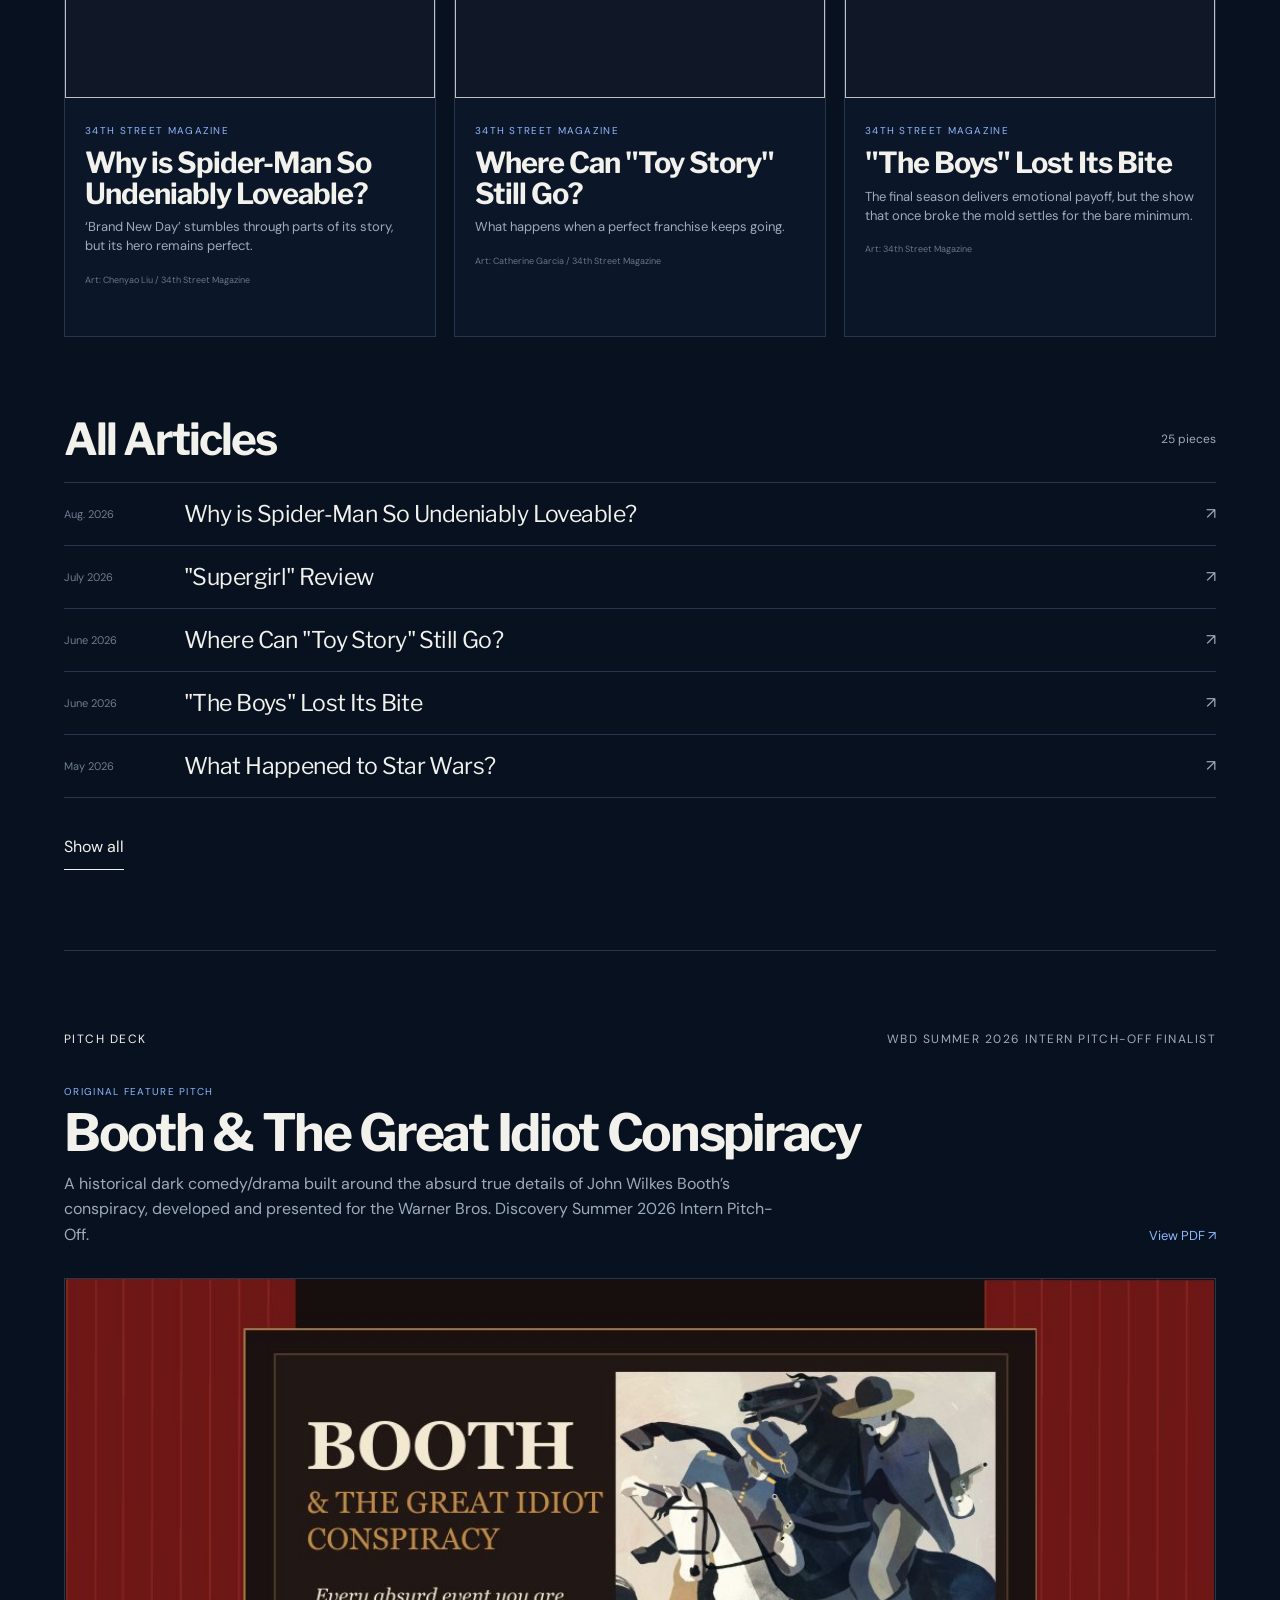
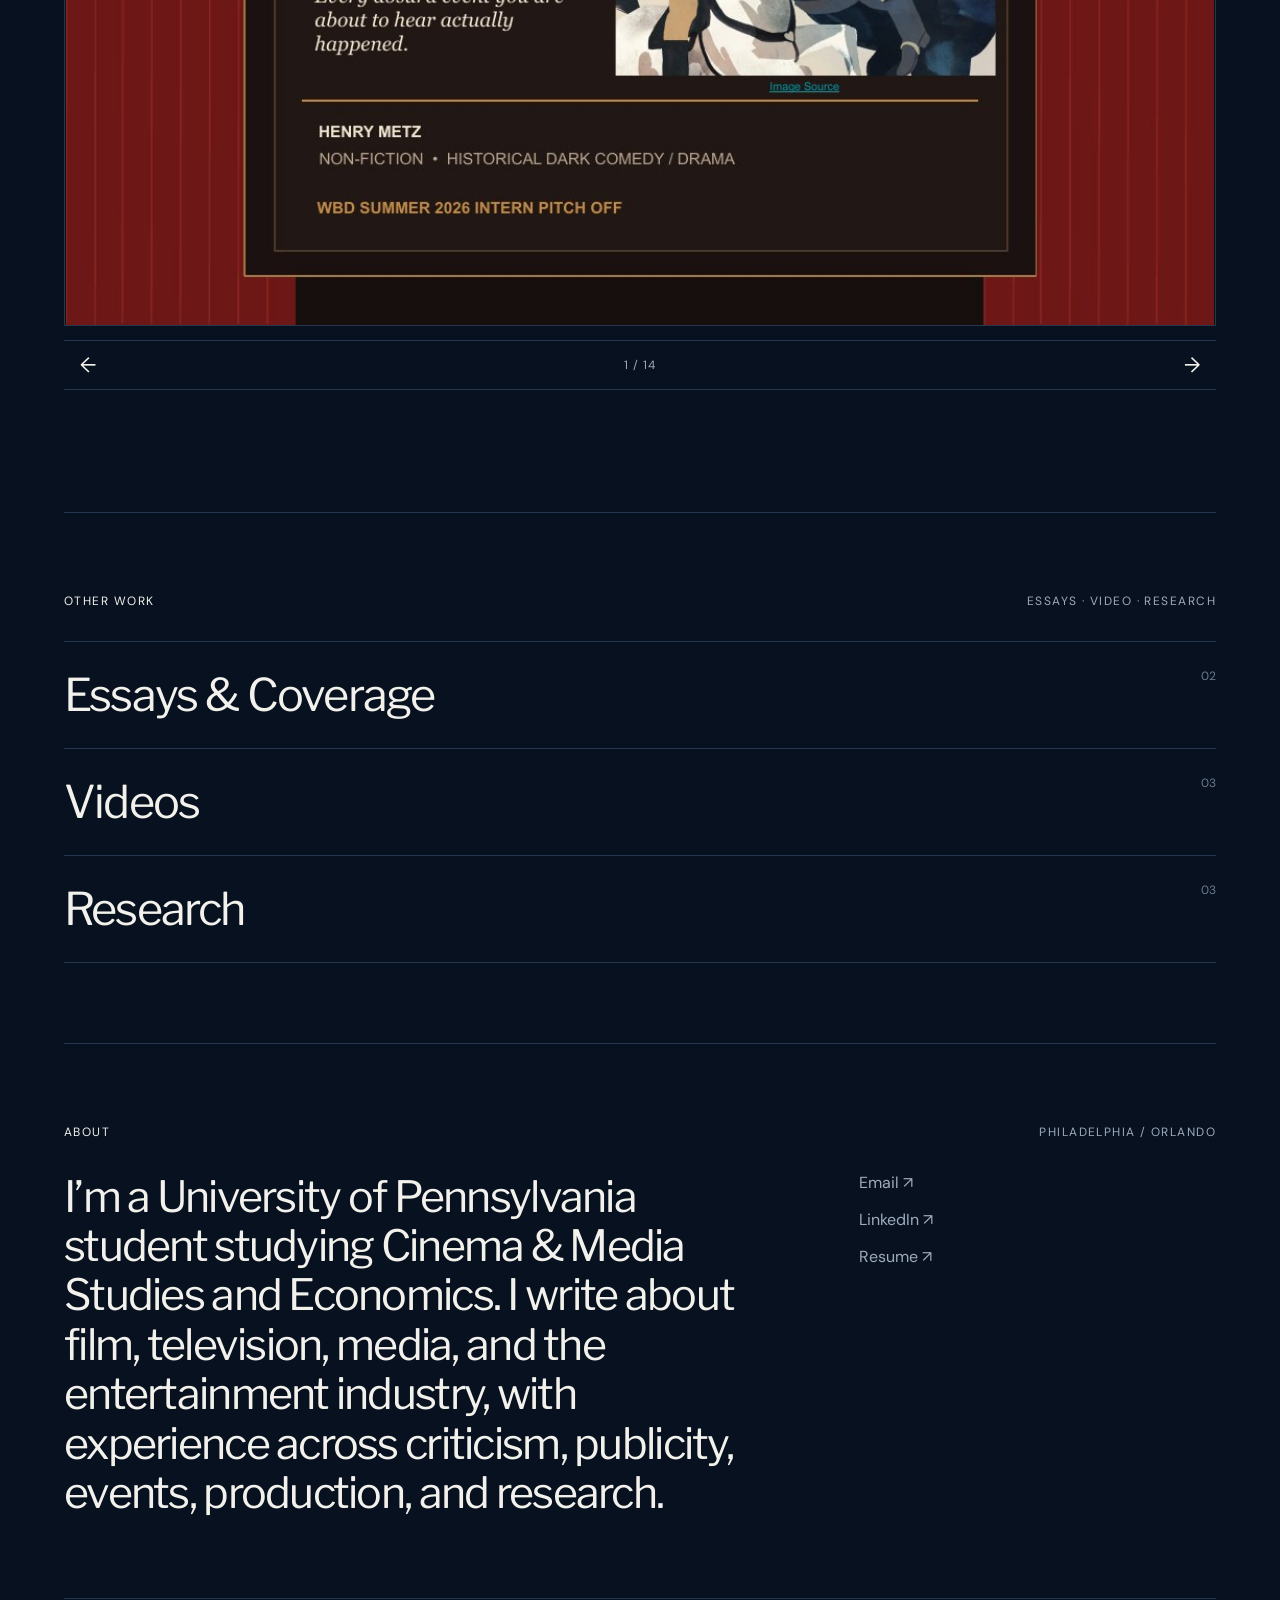
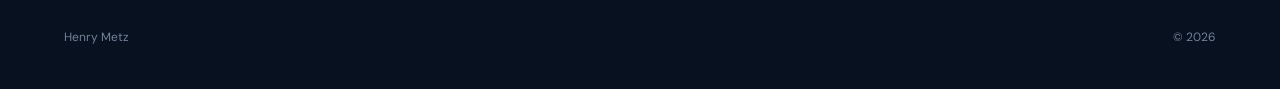
==== commit afe6bf68: "Add Rolling Stone College Journalism Award" ====
--- a/index.html
+++ b/index.html
@@ -17,7 +17,7 @@
   <link rel="preconnect" href="https://fonts.googleapis.com">
   <link rel="preconnect" href="https://fonts.gstatic.com" crossorigin>
   <link href="https://fonts.googleapis.com/css2?family=DM+Sans:wght@400;500;600&family=Libre+Franklin:ital,wght@0,400;0,600;1,400&display=swap" rel="stylesheet">
-  <link rel="stylesheet" href="styles.css">
+  <link rel="stylesheet" href="styles.css?v=rollingstone4">
 </head>
 <body>
   <header class="site-header">
@@ -52,6 +52,23 @@
         <span class="profile-arrow">View profile ↗</span>
       </a>
 
+      <aside class="award-feature" aria-labelledby="rolling-stone-award-title">
+        <div class="award-copy">
+          <span class="kicker">2026 College Journalism Awards · Winner — Essays/Criticism</span>
+          <h2 id="rolling-stone-award-title">Rolling Stone Journalism Award Winner</h2>
+          <p>My essay <em>“‘The Bear’ and the End of Prestige TV”</em> won the Essays/Criticism category of the 2026 Rolling Stone College Journalism Awards. Originally published in <em>34th Street Magazine</em>, the piece examines how <em>The Bear</em> borrows the intensity and visual language of prestige television while shrinking the scale of its conflict.</p>
+          <p class="award-note">Rolling Stone selected three student winners nationally across Essays/Criticism, Feature Writing, and Entertainment Reporting, and republished the winning stories on RollingStone.com.</p>
+          <div class="award-links">
+            <a href="https://www.rollingstone.com/culture/culture-news/rolling-stone-college-journalism-awards-2026-winners-1235622763/" target="_blank" rel="noopener noreferrer">Read the announcement ↗</a>
+            <a href="https://www.rollingstone.com/tv-movies/tv-movie-features/the-bear-prestige-tv-college-journalism-winner-1235623150/" target="_blank" rel="noopener noreferrer">Read my essay on Rolling Stone ↗</a>
+          </div>
+        </div>
+        <a class="award-image" href="https://www.rollingstone.com/culture/culture-news/rolling-stone-college-journalism-awards-2026-winners-1235622763/" target="_blank" rel="noopener noreferrer" aria-label="Read the Rolling Stone College Journalism Awards announcement">
+          <img src="files/rolling-stone-awards-winners.png" alt="Henry Metz, Seyun Park, and Ian Curtis, winners of the 2026 Rolling Stone College Journalism Awards">
+          <span>2026 College Journalism Award winners</span>
+        </a>
+      </aside>
+
       <div class="carousel-header">
         <h2>Featured Pieces</h2>
         <div class="carousel-controls">
@@ -389,6 +406,6 @@
     <span>© 2026</span>
   </footer>
 
-  <script src="script.js"></script>
+  <script src="script.js?v=rollingstone3"></script>
 </body>
 </html>
--- a/styles.css
+++ b/styles.css
@@ -347,3 +347,42 @@
 @media (max-width: 650px) {
   .pitch-intro { grid-template-columns: 1fr; gap: 16px; }
 }
+
+/* Rolling Stone College Journalism Award */
+.award-feature {
+  display: grid;
+  grid-template-columns: minmax(0, 1fr) minmax(440px, 1fr);
+  gap: 36px;
+  align-items: stretch;
+  margin-top: 30px;
+  padding: 18px 22px;
+  border: 1px solid var(--line);
+  background: linear-gradient(120deg, var(--panel), rgba(16,31,52,.38));
+}
+.award-copy { align-self: center; }
+.award-copy h2 {
+  margin: 8px 0 14px;
+  font-family: "Libre Franklin", Arial, sans-serif;
+  font-size: clamp(28px, 3.7vw, 45px);
+  line-height: 1.10;
+  letter-spacing: -.045em;
+}
+.award-copy p {
+  max-width: 690px;
+  margin: 0;
+  color: var(--muted);
+  font-size: 14px;
+  line-height: 1.62;
+}
+.award-copy .award-note { margin-top: 10px; }
+.award-links { display: flex; flex-wrap: wrap; gap: 12px 26px; margin-top: 22px; }
+.award-links a { color: var(--accent); font-size: 13px; border-bottom: 1px solid transparent; padding-bottom: 2px; }
+.award-links a:hover { color: var(--text); border-color: var(--text); }
+.award-image { display: flex; flex-direction: column; justify-content: center; border-left: 1px solid var(--line); padding-left: 24px; }
+.award-image img { display: block; width: 100%; height: auto; object-fit: contain; object-position: center; }
+.award-image span { margin-top: 9px; color: #68768b; font-size: 9px; letter-spacing: .03em; }
+@media (max-width: 800px) {
+  .award-feature { grid-template-columns: 1fr; gap: 24px; padding: 22px; }
+  .award-image { border-left: 0; border-top: 1px solid var(--line); padding: 22px 0 0; }
+  .award-image img { height: auto; }
+}
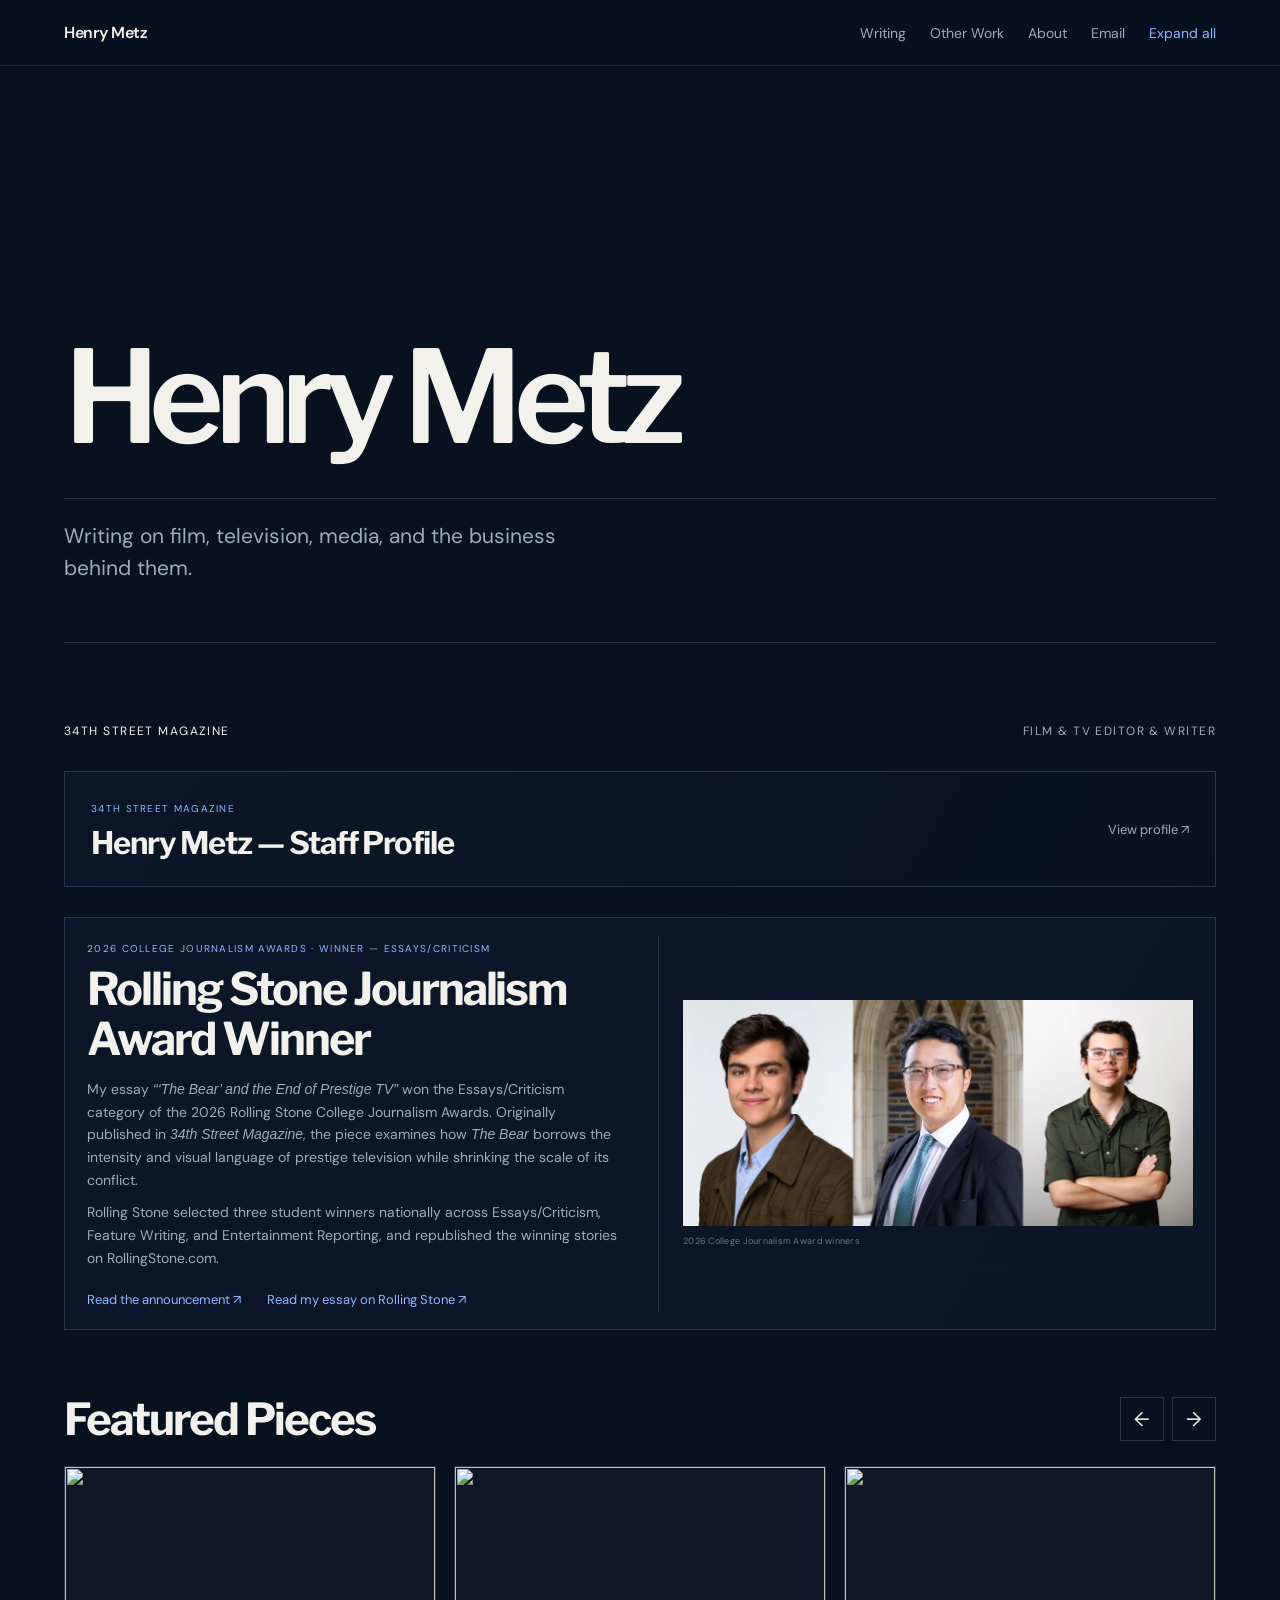
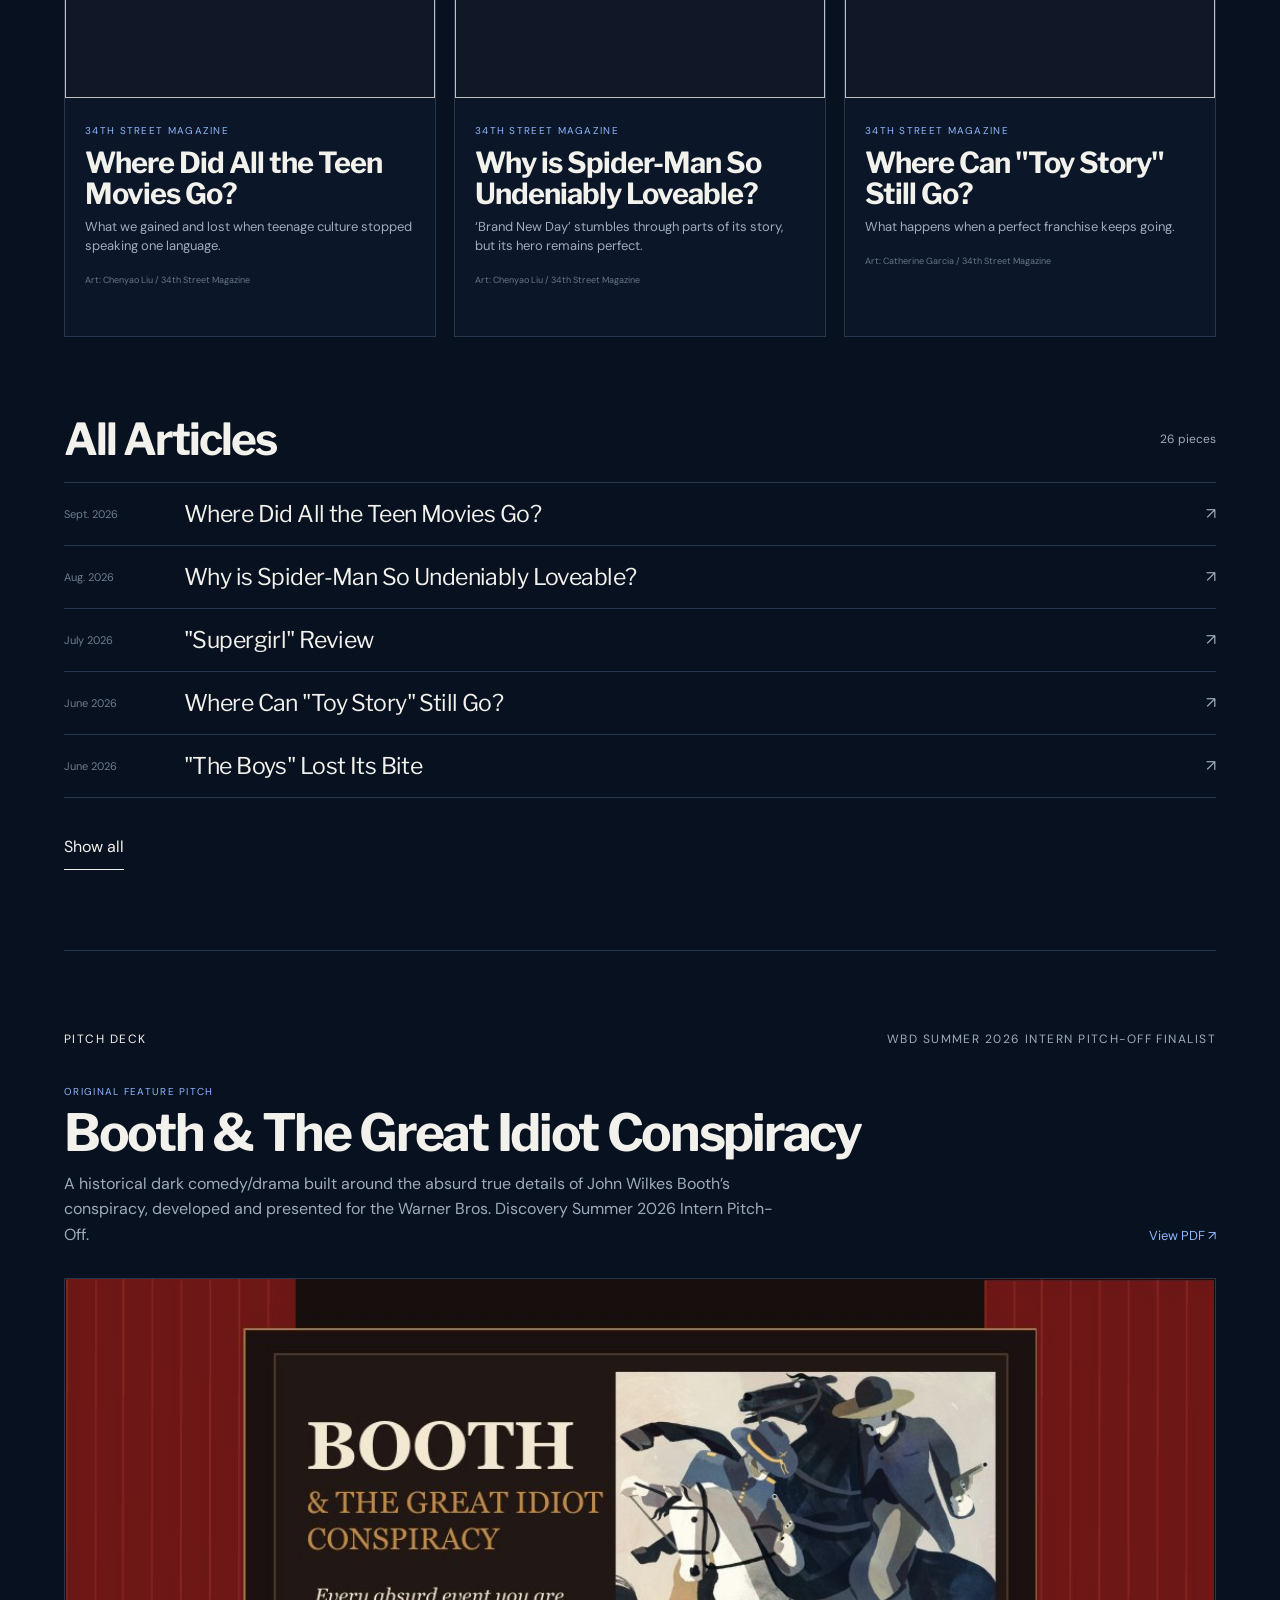
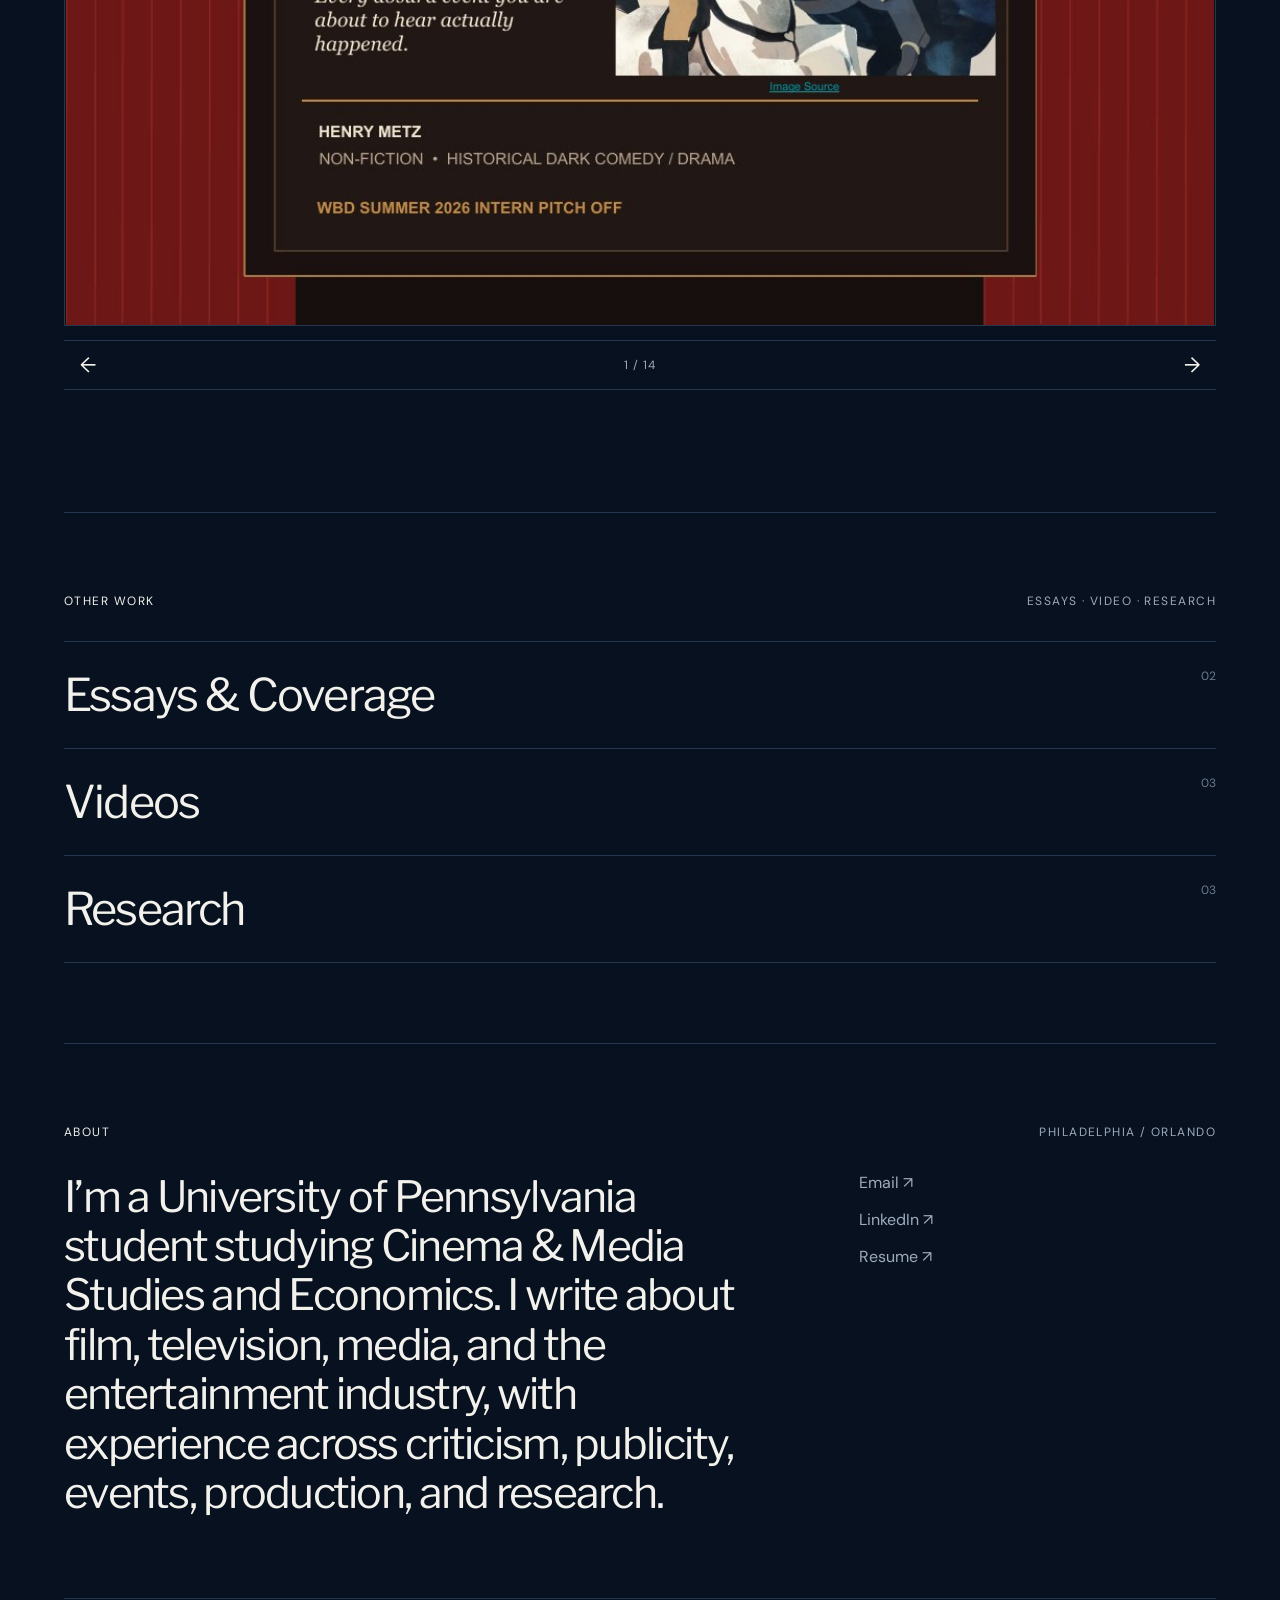
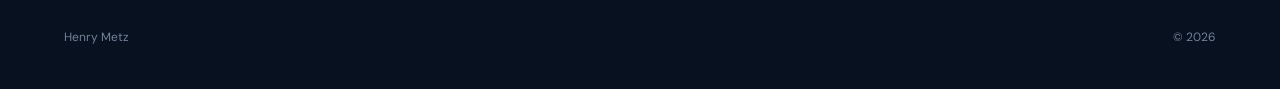
==== commit 69ff6ea7: "Add files via upload" ====
--- a/index.html
+++ b/index.html
@@ -80,6 +80,19 @@
       <div class="carousel-shell">
         <div class="carousel-track" id="featuredTrack">
           <article class="carousel-card">
+      <a href="https://www.34st.com/article/2026/09/teen-movies-parties" target="_blank" rel="noopener noreferrer">
+        <div class="card-image-wrap">
+          <img src="https://snworksceo.imgix.net/dpn-34s/24e9ba04-dc6f-4251-a717-ec88ddf24ea0.sized-1000x1000.png?w=1000" alt="" loading="lazy">
+        </div>
+        <div class="card-copy">
+          <span class="kicker">34th Street Magazine</span>
+          <h3>Where Did All the Teen Movies Go?</h3>
+          <p>What we gained and lost when teenage culture stopped speaking one language.</p>
+          <small>Art: Chenyao Liu / 34th Street Magazine</small>
+        </div>
+      </a>
+    </article>
+          <article class="carousel-card">
       <a href="https://www.34st.com/article/2026/08/brand-new-day-spiderman-mcu-tomholland-zendaya-review-henry-metz" target="_blank" rel="noopener noreferrer">
         <div class="card-image-wrap">
           <img src="https://snworksceo.imgix.net/dpn-34s/921a0a4b-29eb-4258-9a84-b3dc8deb9ab0.sized-1000x1000.png?w=1000" alt="" loading="lazy">
@@ -175,9 +188,14 @@
 
       <div class="all-writing-header">
         <h2>All Articles</h2>
-        <span>25 pieces</span>
+        <span>26 pieces</span>
       </div>
       <div class="article-list">
+        <a class="article-row" href="https://www.34st.com/article/2026/09/teen-movies-parties" target="_blank" rel="noopener noreferrer">
+      <span class="article-date">Sept. 2026</span>
+      <span class="article-title">Where Did All the Teen Movies Go?</span>
+      <span class="arrow">↗</span>
+    </a>
         <a class="article-row" href="https://www.34st.com/article/2026/08/brand-new-day-spiderman-mcu-tomholland-zendaya-review-henry-metz" target="_blank" rel="noopener noreferrer">
       <span class="article-date">Aug. 2026</span>
       <span class="article-title">Why is Spider-Man So Undeniably Loveable?</span>
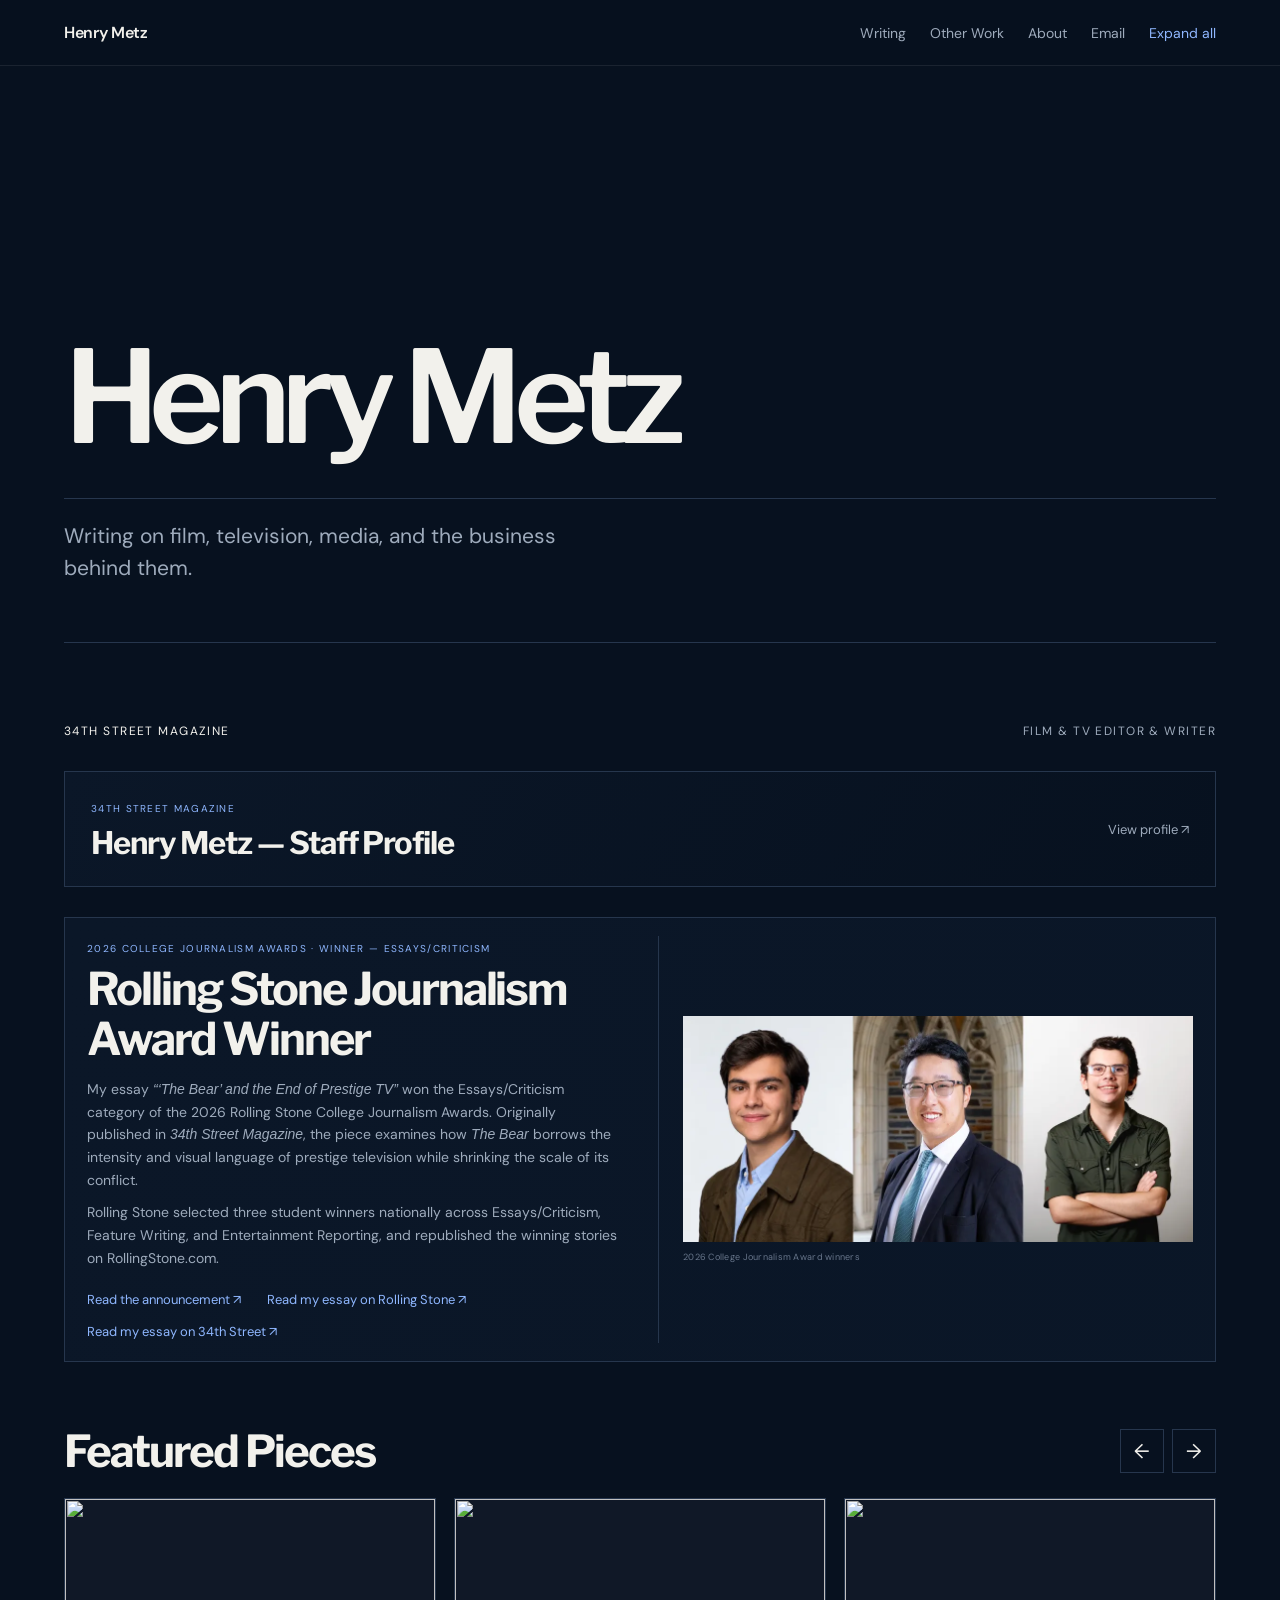
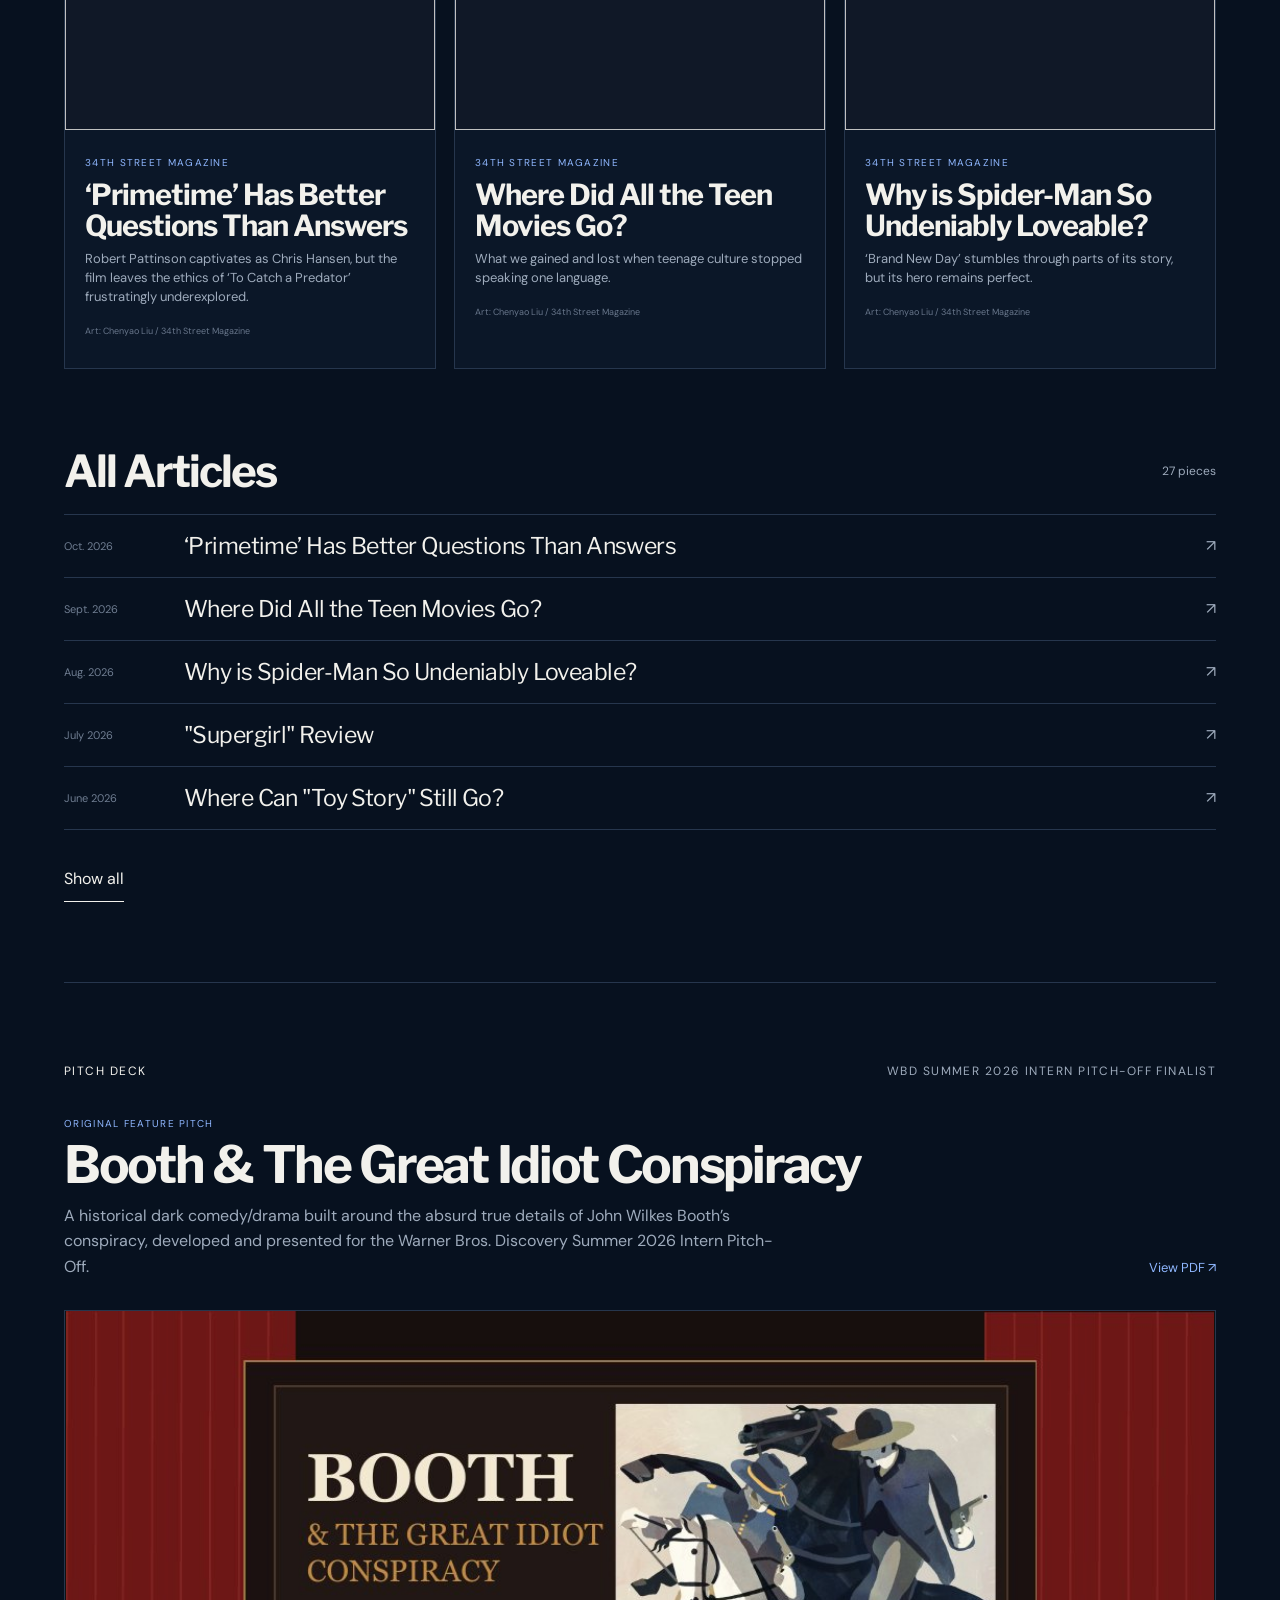
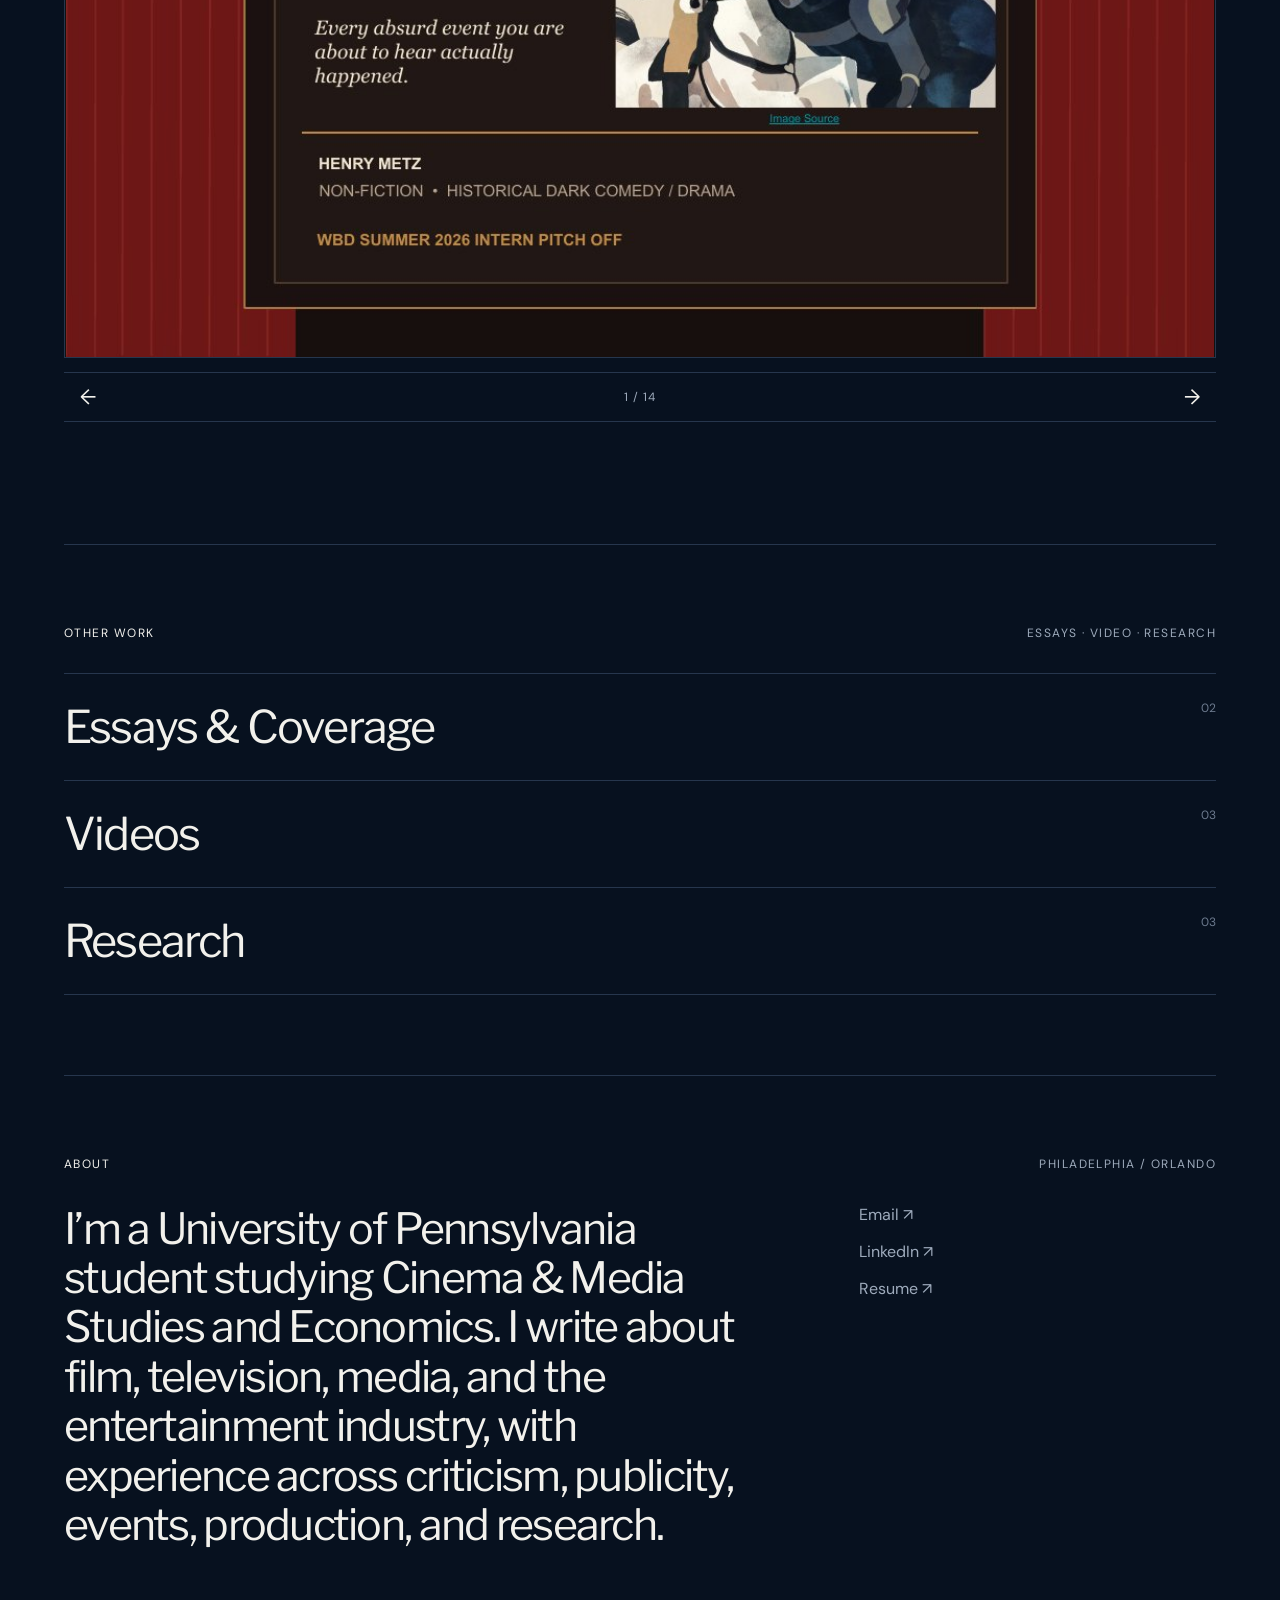
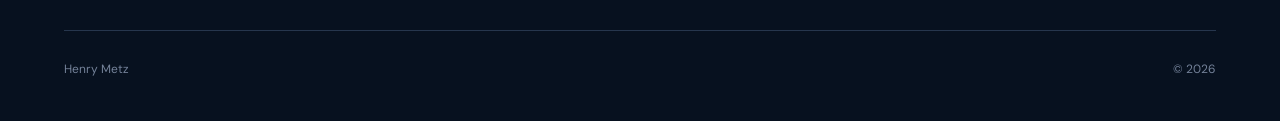
==== commit 6db3348d: "Add files via upload" ====
--- a/index.html
+++ b/index.html
@@ -61,6 +61,7 @@
           <div class="award-links">
             <a href="https://www.rollingstone.com/culture/culture-news/rolling-stone-college-journalism-awards-2026-winners-1235622763/" target="_blank" rel="noopener noreferrer">Read the announcement ↗</a>
             <a href="https://www.rollingstone.com/tv-movies/tv-movie-features/the-bear-prestige-tv-college-journalism-winner-1235623150/" target="_blank" rel="noopener noreferrer">Read my essay on Rolling Stone ↗</a>
+            <a href="https://www.34st.com/article/2026/02/the-bear-end-of-prestige-tv" target="_blank" rel="noopener noreferrer">Read my essay on 34th Street ↗</a>
           </div>
         </div>
         <a class="award-image" href="https://www.rollingstone.com/culture/culture-news/rolling-stone-college-journalism-awards-2026-winners-1235622763/" target="_blank" rel="noopener noreferrer" aria-label="Read the Rolling Stone College Journalism Awards announcement">
@@ -80,6 +81,19 @@
       <div class="carousel-shell">
         <div class="carousel-track" id="featuredTrack">
           <article class="carousel-card">
+      <a href="https://www.34st.com/article/2026/10/lance-oppenheim-primetime-review-henry-metz" target="_blank" rel="noopener noreferrer">
+        <div class="card-image-wrap">
+          <img src="https://snworksceo.imgix.net/dpn-34s/a8287246-8f09-41a0-8dba-f8ac1298db5f.sized-1000x1000.png?w=1000" alt="" loading="lazy">
+        </div>
+        <div class="card-copy">
+          <span class="kicker">34th Street Magazine</span>
+          <h3>‘Primetime’ Has Better Questions Than Answers</h3>
+          <p>Robert Pattinson captivates as Chris Hansen, but the film leaves the ethics of ‘To Catch a Predator’ frustratingly underexplored.</p>
+          <small>Art: Chenyao Liu / 34th Street Magazine</small>
+        </div>
+      </a>
+    </article>
+          <article class="carousel-card">
       <a href="https://www.34st.com/article/2026/09/teen-movies-parties" target="_blank" rel="noopener noreferrer">
         <div class="card-image-wrap">
           <img src="https://snworksceo.imgix.net/dpn-34s/24e9ba04-dc6f-4251-a717-ec88ddf24ea0.sized-1000x1000.png?w=1000" alt="" loading="lazy">
@@ -188,9 +202,14 @@
 
       <div class="all-writing-header">
         <h2>All Articles</h2>
-        <span>26 pieces</span>
+        <span>27 pieces</span>
       </div>
       <div class="article-list">
+        <a class="article-row" href="https://www.34st.com/article/2026/10/lance-oppenheim-primetime-review-henry-metz" target="_blank" rel="noopener noreferrer">
+      <span class="article-date">Oct. 2026</span>
+      <span class="article-title">‘Primetime’ Has Better Questions Than Answers</span>
+      <span class="arrow">↗</span>
+    </a>
         <a class="article-row" href="https://www.34st.com/article/2026/09/teen-movies-parties" target="_blank" rel="noopener noreferrer">
       <span class="article-date">Sept. 2026</span>
       <span class="article-title">Where Did All the Teen Movies Go?</span>
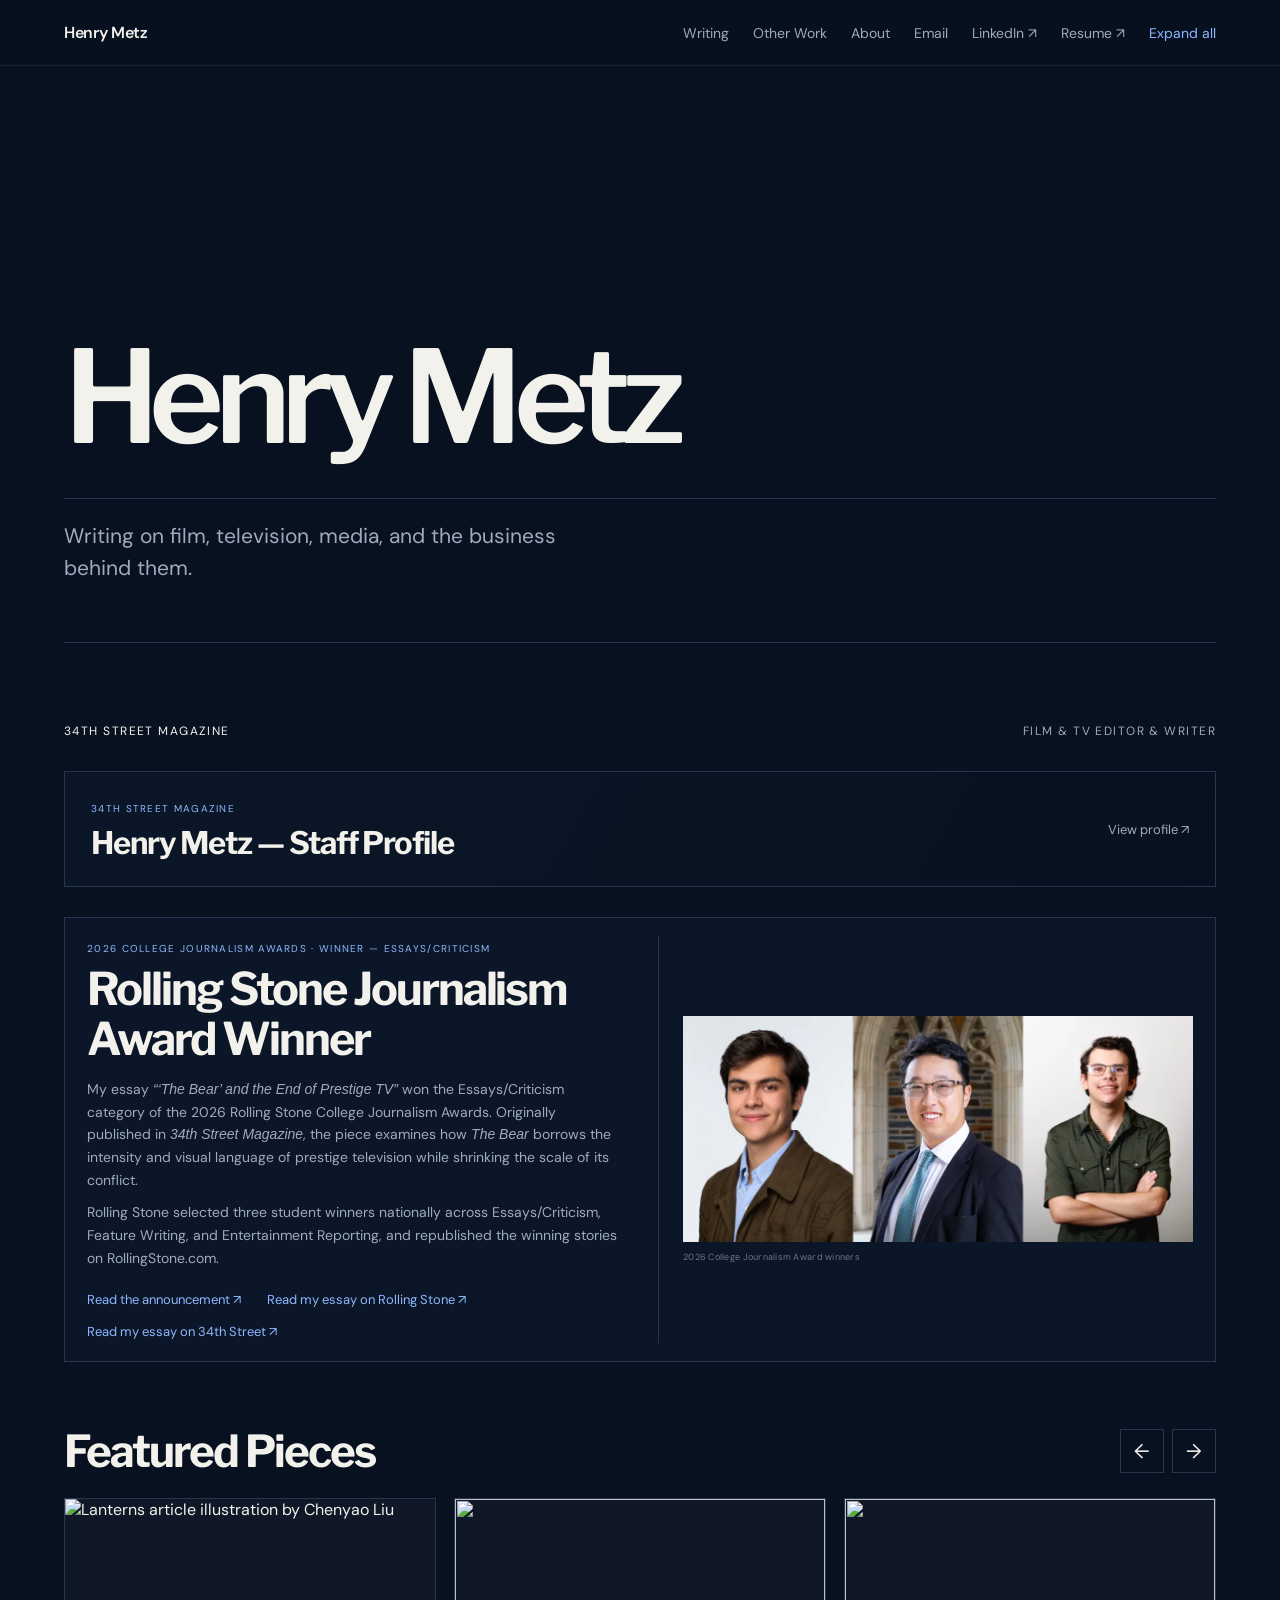
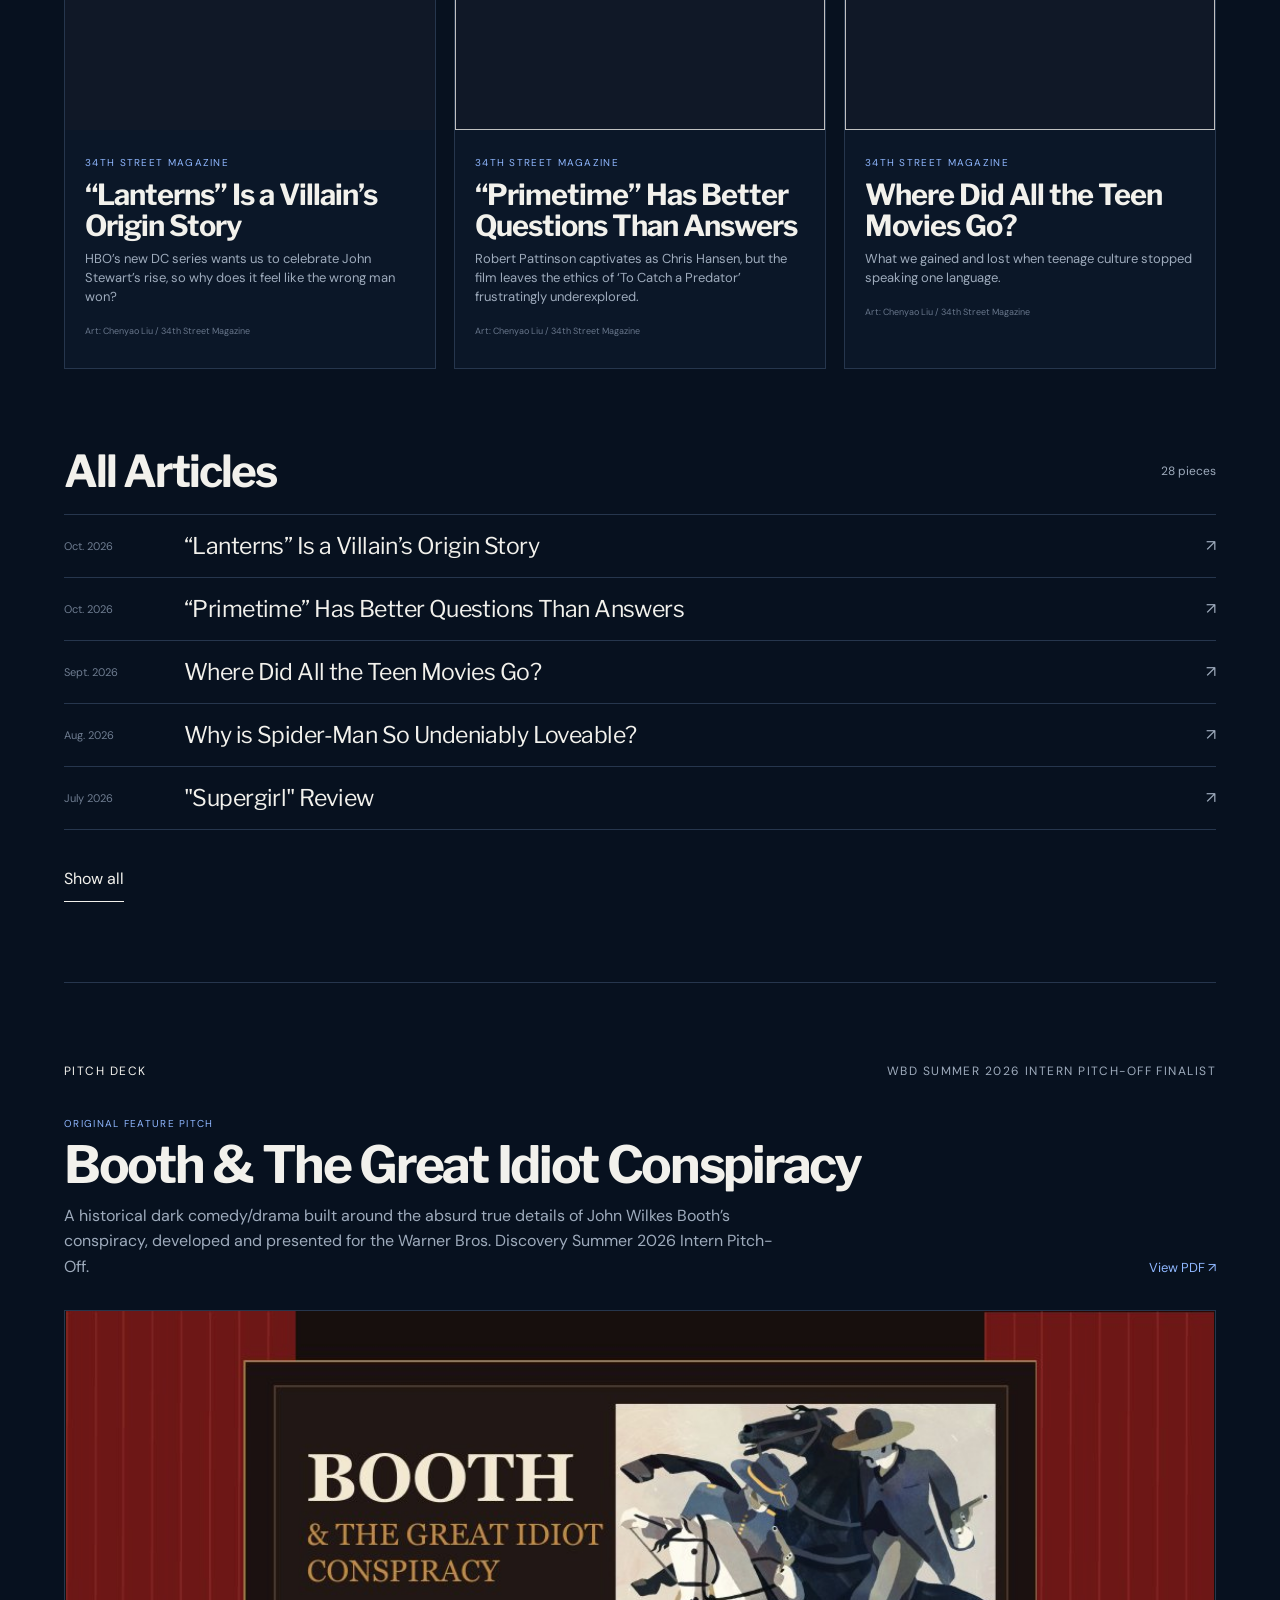
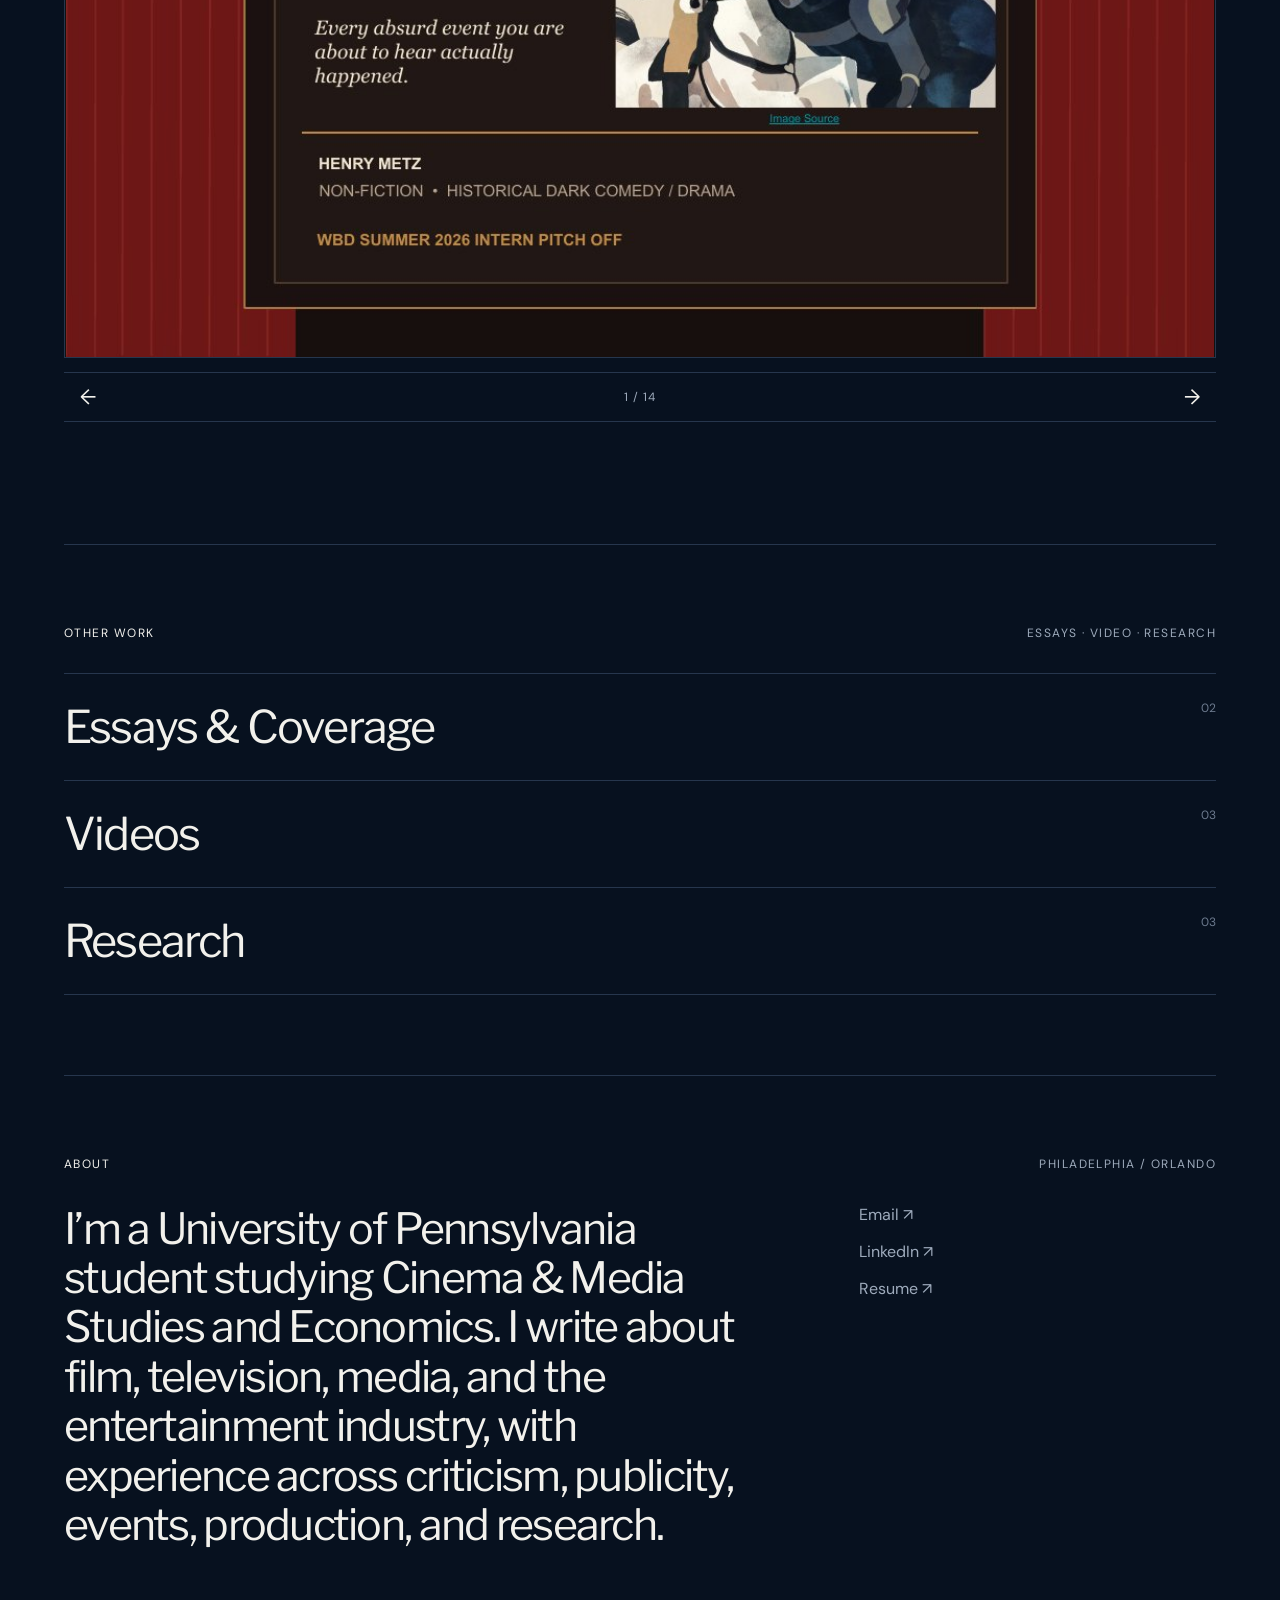
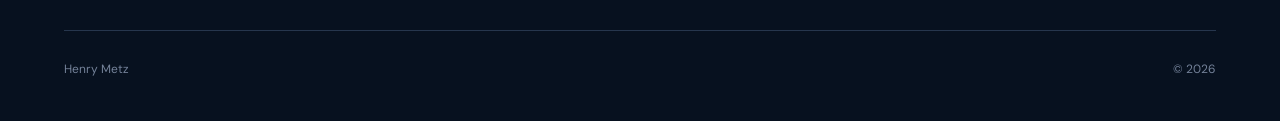
==== commit d3ec262b: "Add files via upload" ====
--- a/index.html
+++ b/index.html
@@ -17,7 +17,7 @@
   <link rel="preconnect" href="https://fonts.googleapis.com">
   <link rel="preconnect" href="https://fonts.gstatic.com" crossorigin>
   <link href="https://fonts.googleapis.com/css2?family=DM+Sans:wght@400;500;600&family=Libre+Franklin:ital,wght@0,400;0,600;1,400&display=swap" rel="stylesheet">
-  <link rel="stylesheet" href="styles.css?v=rollingstone4">
+  <link rel="stylesheet" href="styles.css?v=lanterns1">
 </head>
 <body>
   <header class="site-header">
@@ -27,6 +27,8 @@
       <a href="#other-work">Other Work</a>
       <a href="#about">About</a>
       <a href="mailto:metzh@sas.upenn.edu">Email</a>
+      <a href="https://www.linkedin.com/in/henry-metz-741011291/" target="_blank" rel="noopener noreferrer">LinkedIn ↗</a>
+      <a href="https://docs.google.com/document/d/1wG3u0H37Oyw3OP7ipUr0u8UZSU6CNOkAVSyQTelPpe8/view" target="_blank" rel="noopener noreferrer">Resume ↗</a>
       <button class="expand-all-top" id="expandAllTop" aria-expanded="false">Expand all</button>
     </nav>
   </header>
@@ -81,13 +83,27 @@
       <div class="carousel-shell">
         <div class="carousel-track" id="featuredTrack">
           <article class="carousel-card">
+      <a href="https://www.34st.com/article/2026/10/lanterns-review-henry-metz" target="_blank" rel="noopener noreferrer">
+        <div class="card-image-wrap">
+          <img src="https://snworksceo.imgix.net/dpn-34s/da08070a-d304-42ab-aac6-da894a5850f5.sized-1000x1000.png?w=1000" alt="Lanterns article illustration by Chenyao Liu" loading="lazy">
+        </div>
+        <div class="card-copy">
+          <span class="kicker">34th Street Magazine</span>
+          <h3>“Lanterns” Is a Villain’s Origin Story</h3>
+          <p>HBO’s new DC series wants us to celebrate John Stewart’s rise, so why does it feel like the wrong man won?</p>
+          <small>Art: Chenyao Liu / 34th Street Magazine</small>
+        </div>
+      </a>
+    </article>
+
+          <article class="carousel-card">
       <a href="https://www.34st.com/article/2026/10/lance-oppenheim-primetime-review-henry-metz" target="_blank" rel="noopener noreferrer">
         <div class="card-image-wrap">
           <img src="https://snworksceo.imgix.net/dpn-34s/a8287246-8f09-41a0-8dba-f8ac1298db5f.sized-1000x1000.png?w=1000" alt="" loading="lazy">
         </div>
         <div class="card-copy">
           <span class="kicker">34th Street Magazine</span>
-          <h3>‘Primetime’ Has Better Questions Than Answers</h3>
+          <h3>“Primetime” Has Better Questions Than Answers</h3>
           <p>Robert Pattinson captivates as Chris Hansen, but the film leaves the ethics of ‘To Catch a Predator’ frustratingly underexplored.</p>
           <small>Art: Chenyao Liu / 34th Street Magazine</small>
         </div>
@@ -202,12 +218,18 @@
 
       <div class="all-writing-header">
         <h2>All Articles</h2>
-        <span>27 pieces</span>
+        <span>28 pieces</span>
       </div>
       <div class="article-list">
+        <a class="article-row" href="https://www.34st.com/article/2026/10/lanterns-review-henry-metz" target="_blank" rel="noopener noreferrer">
+      <span class="article-date">Oct. 2026</span>
+      <span class="article-title">“Lanterns” Is a Villain’s Origin Story</span>
+      <span class="arrow">↗</span>
+    </a>
+
         <a class="article-row" href="https://www.34st.com/article/2026/10/lance-oppenheim-primetime-review-henry-metz" target="_blank" rel="noopener noreferrer">
       <span class="article-date">Oct. 2026</span>
-      <span class="article-title">‘Primetime’ Has Better Questions Than Answers</span>
+      <span class="article-title">“Primetime” Has Better Questions Than Answers</span>
       <span class="arrow">↗</span>
     </a>
         <a class="article-row" href="https://www.34st.com/article/2026/09/teen-movies-parties" target="_blank" rel="noopener noreferrer">
--- a/styles.css
+++ b/styles.css
@@ -386,3 +386,6 @@
   .award-image { border-left: 0; border-top: 1px solid var(--line); padding: 22px 0 0; }
   .award-image img { height: auto; }
 }
+
+/* Allow the expanded header links to wrap cleanly on narrow screens. */
+.site-header nav { align-items: center; flex-wrap: wrap; justify-content: flex-end; row-gap: 10px; }
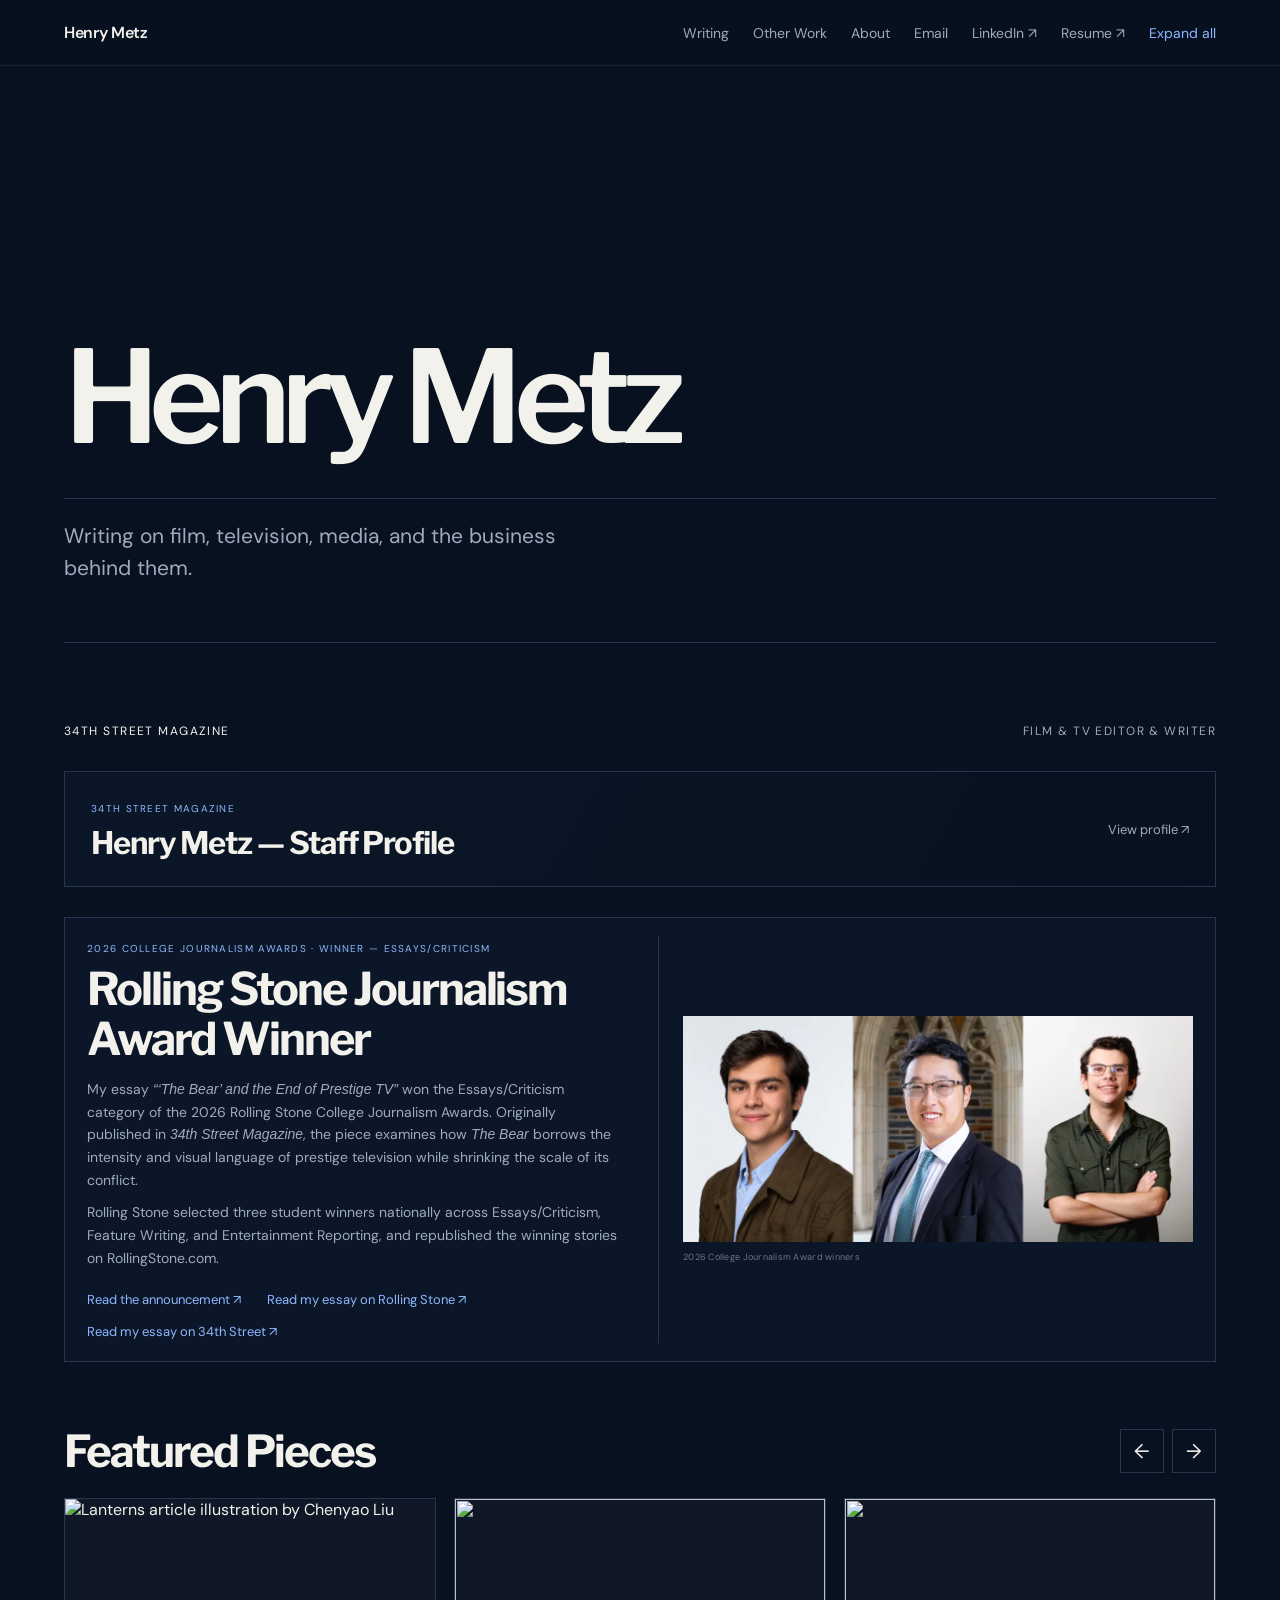
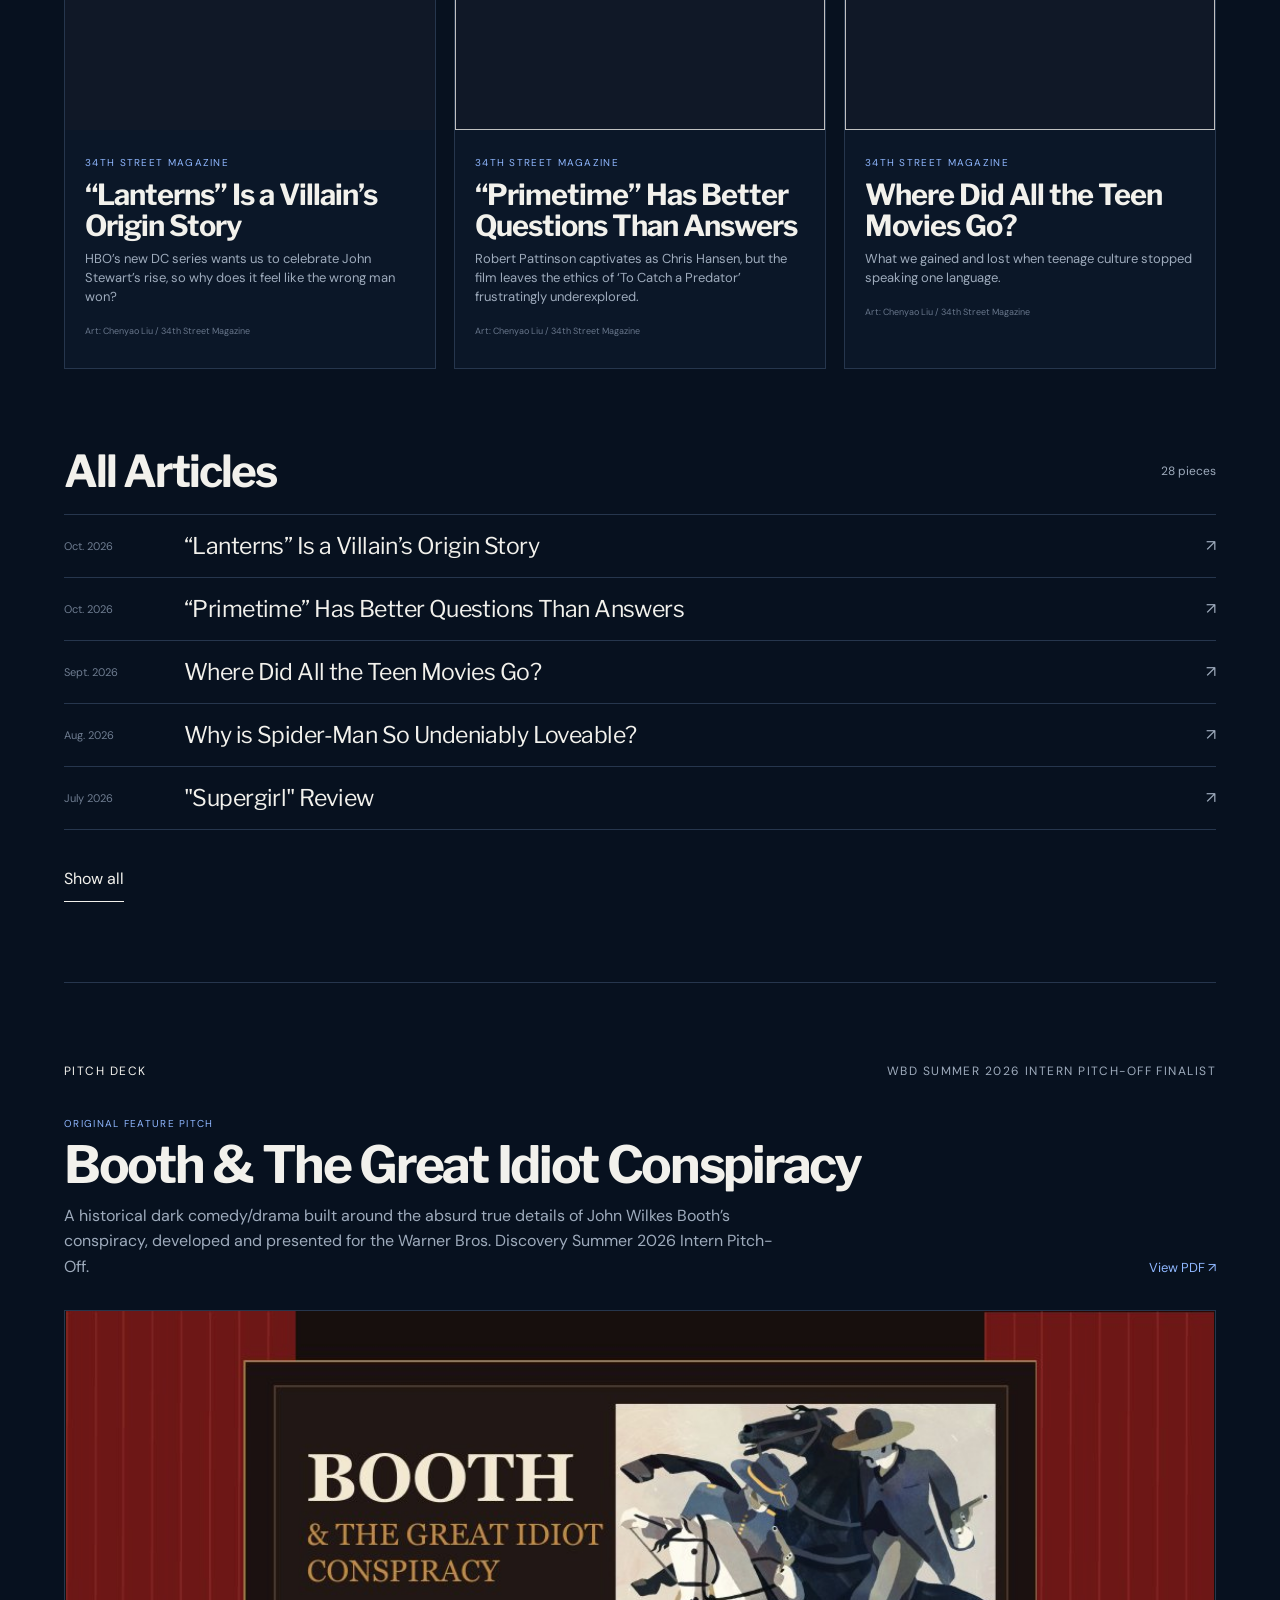
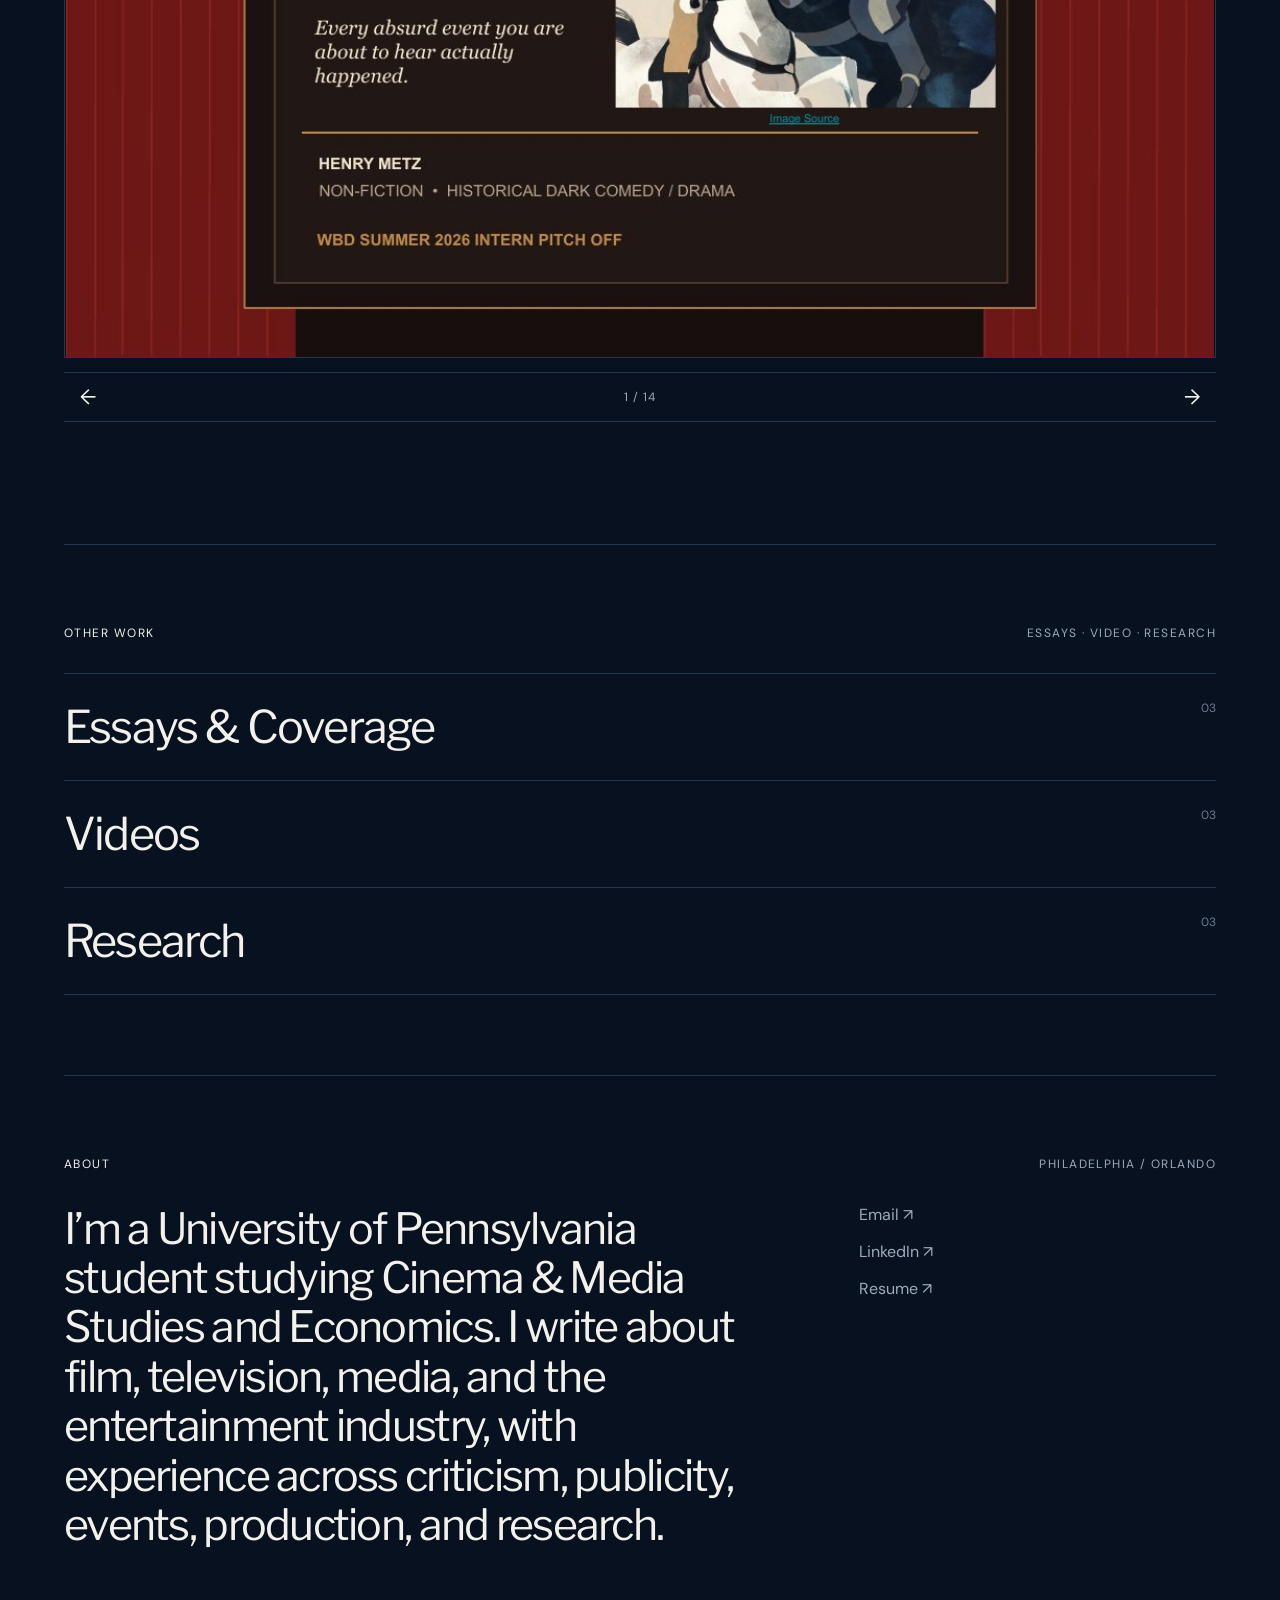
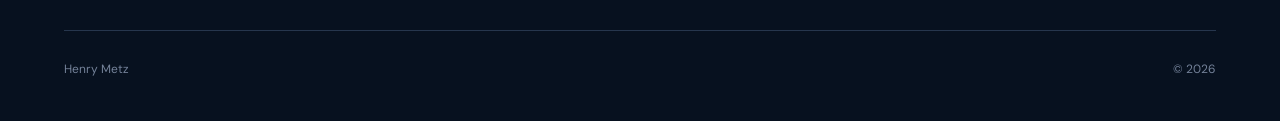
==== commit b23168b2: "Add files via upload" ====
--- a/index.html
+++ b/index.html
@@ -397,9 +397,12 @@
 
       <div class="accordion">
         <button class="accordion-trigger" aria-expanded="false">
-          <span>Essays & Coverage</span><span>02</span>
+          <span>Essays & Coverage</span><span>03</span>
         </button>
         <div class="accordion-panel">
+          <a href="files/henry-metz-primetime-essay.pdf" target="_blank" rel="noopener noreferrer">
+            <div><span class="kicker">Independent Essay · Expanded Analysis</span><h3>Primetime’s Questions Are More Interesting Than Its Answers</h3></div><span>PDF ↗</span>
+          </a>
           <a href="files/zone-of-interest.pdf" target="_blank">
             <div><span class="kicker">Film Essay</span><h3>The Zone of Interest</h3></div><span>PDF ↗</span>
           </a>
